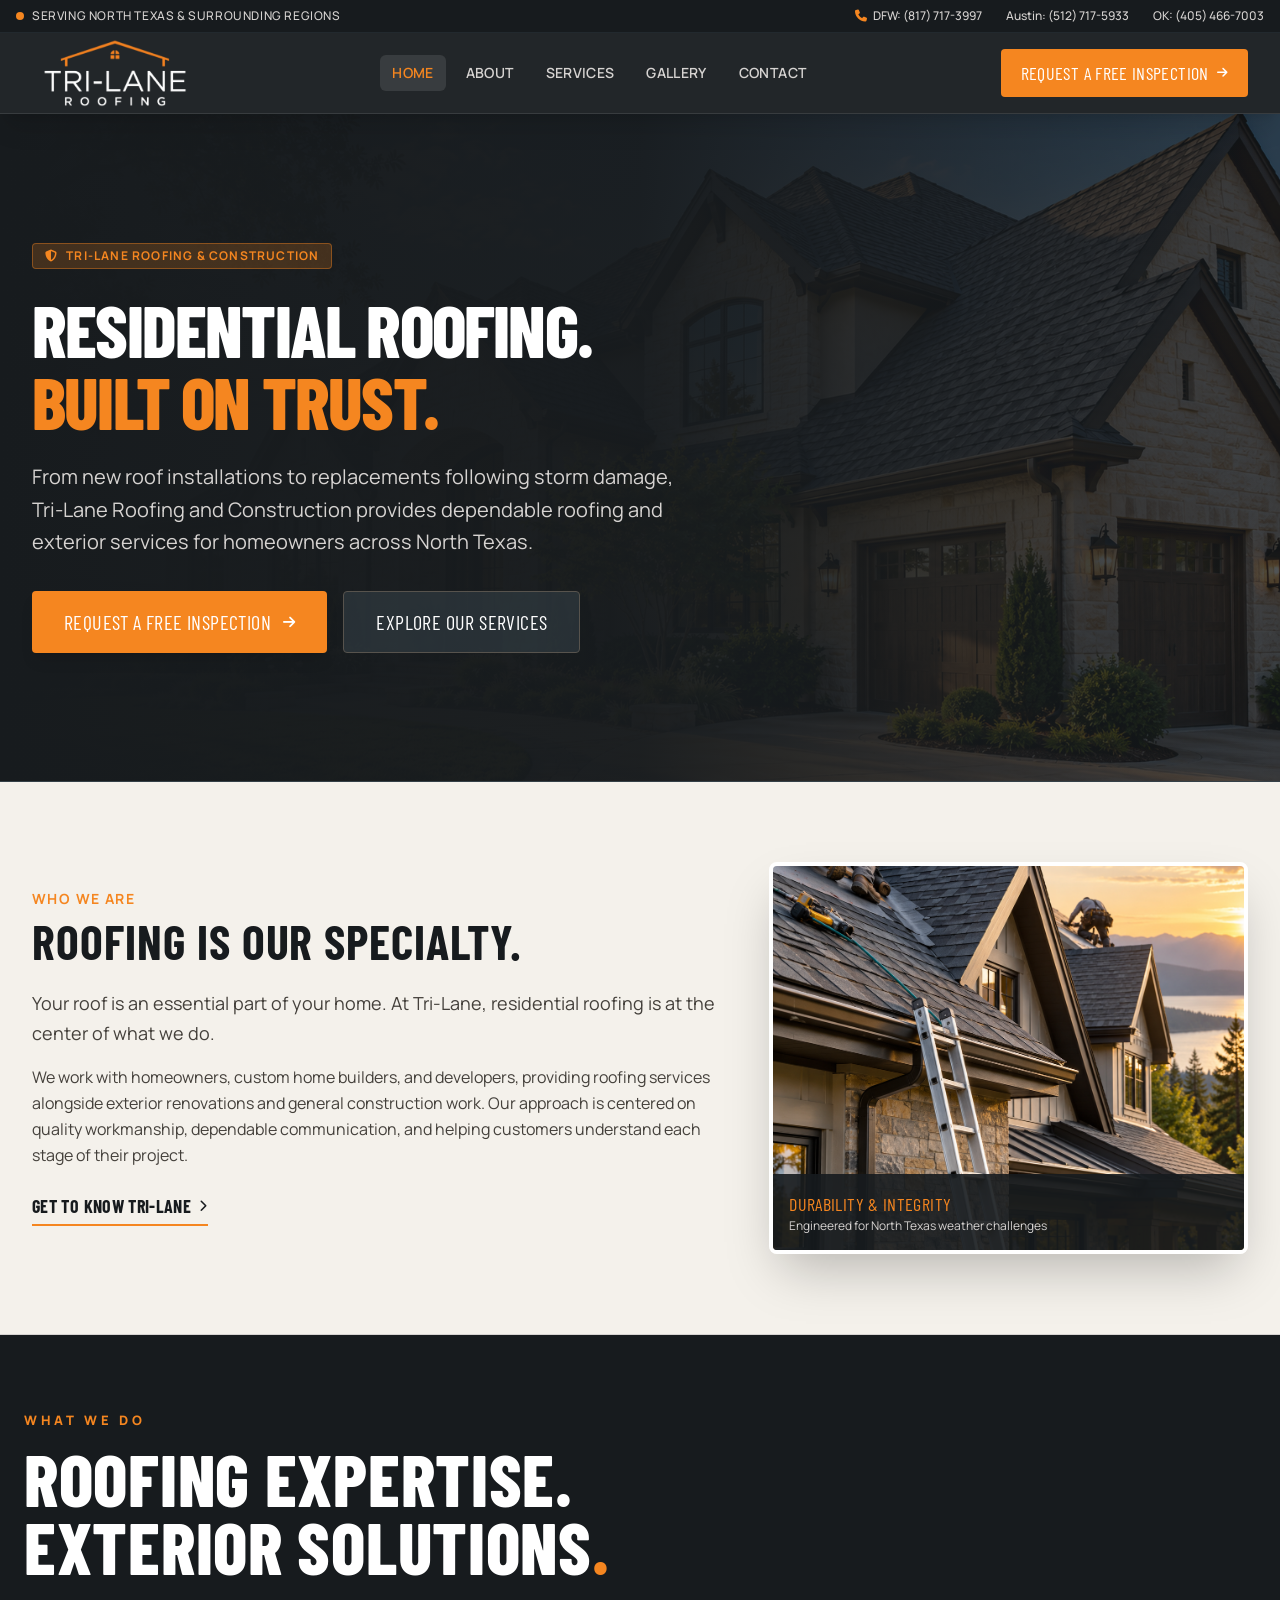
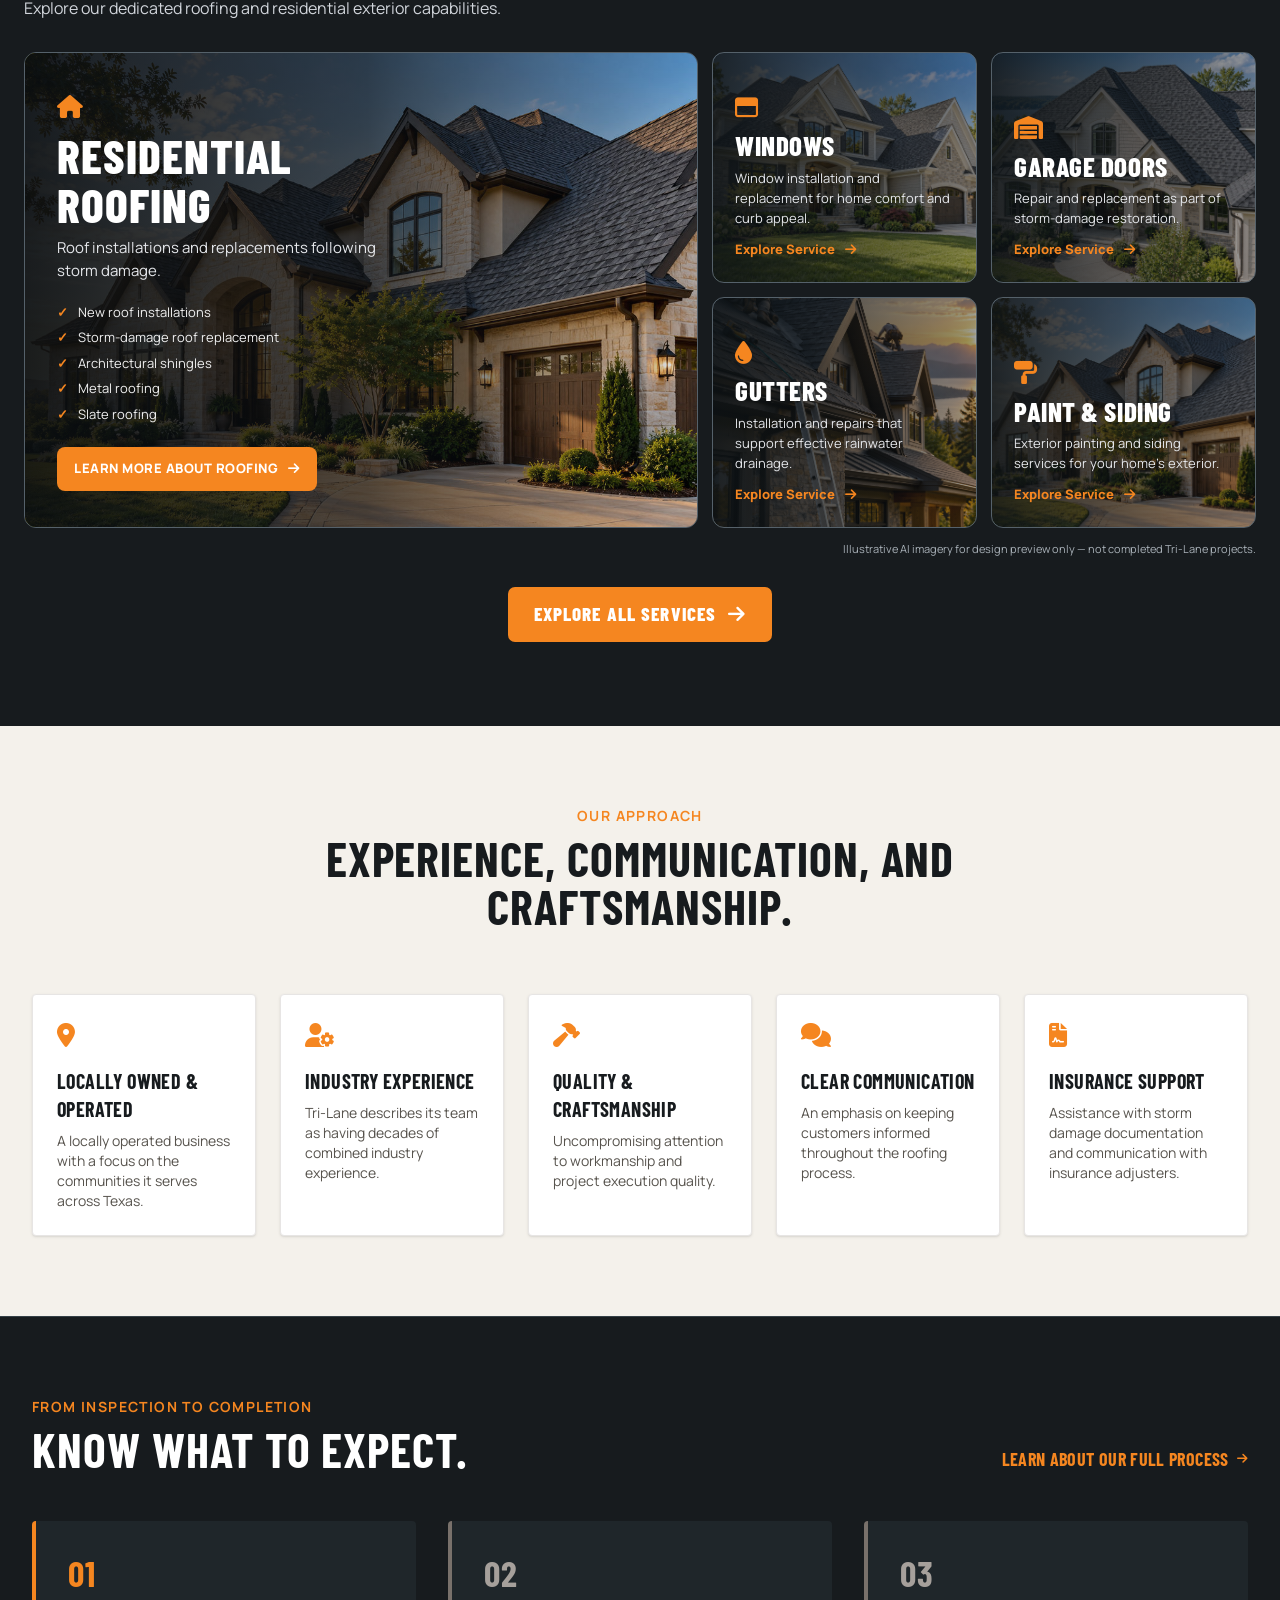
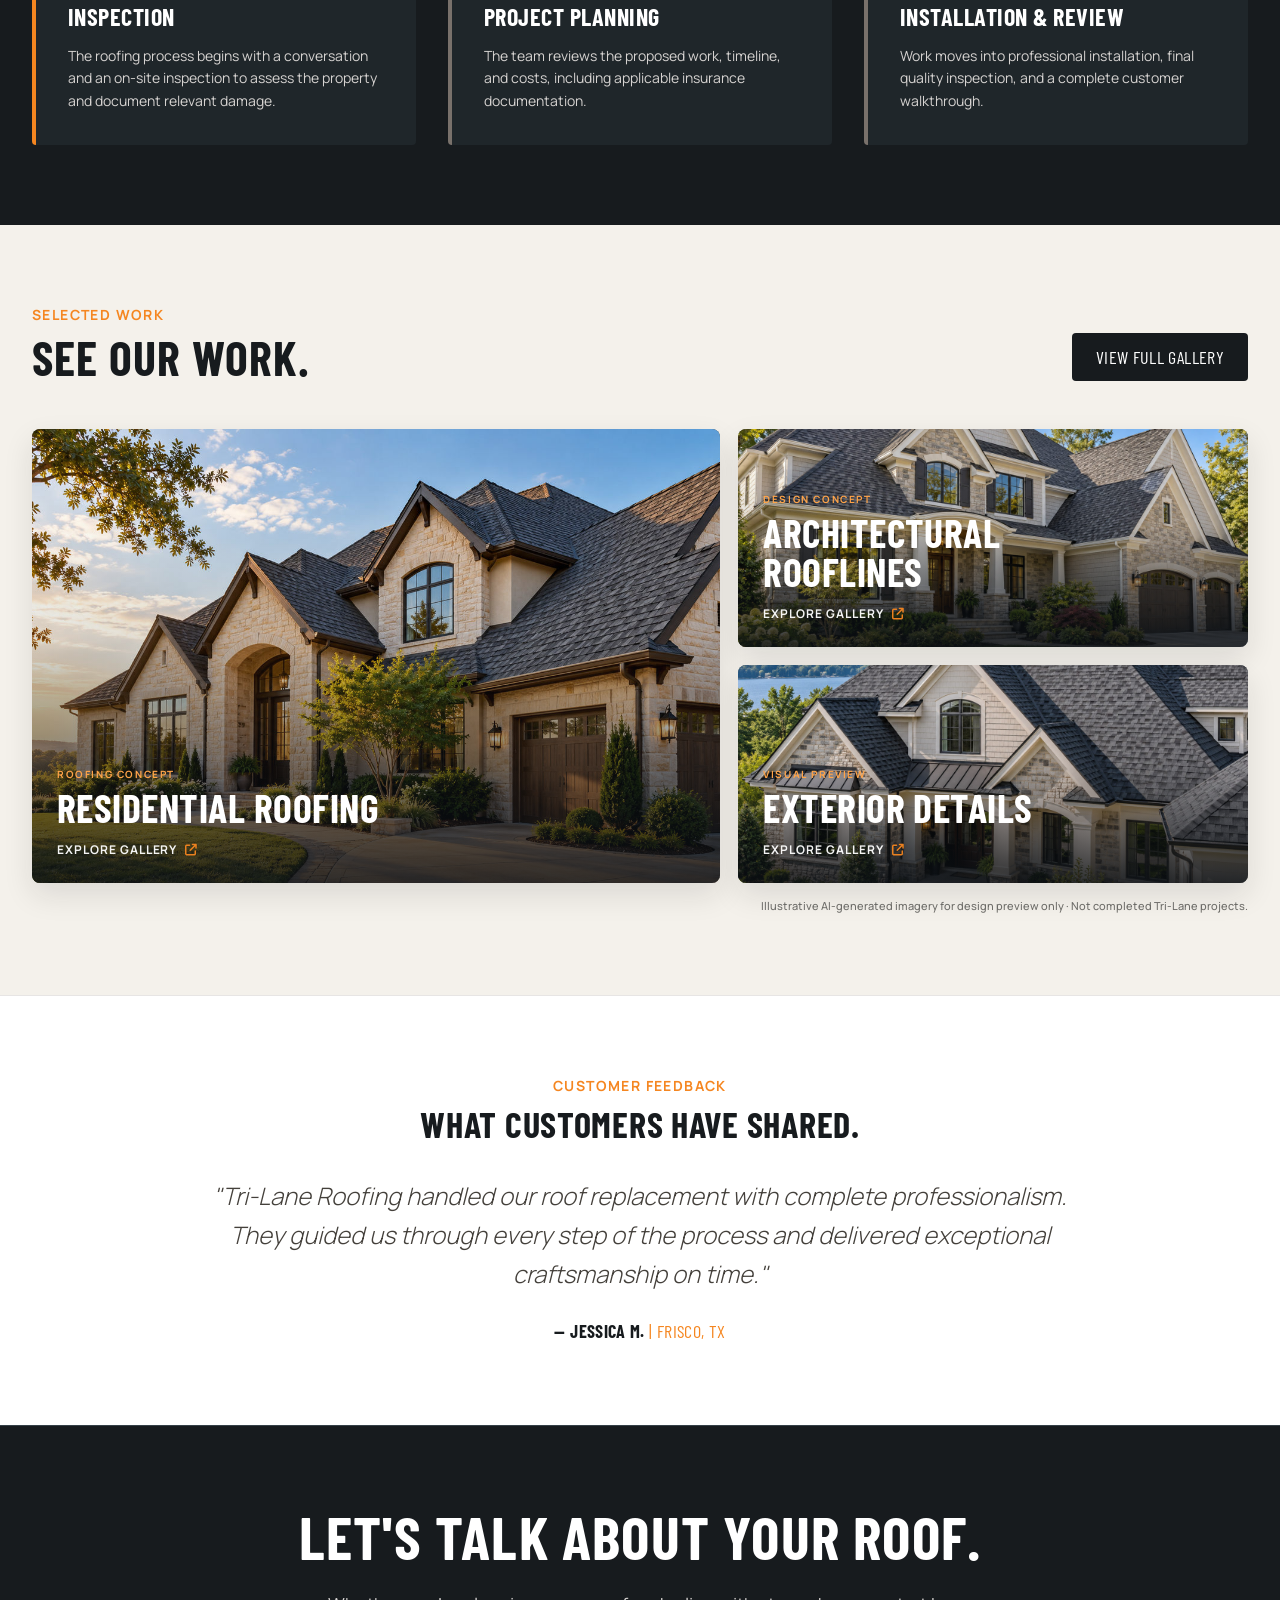
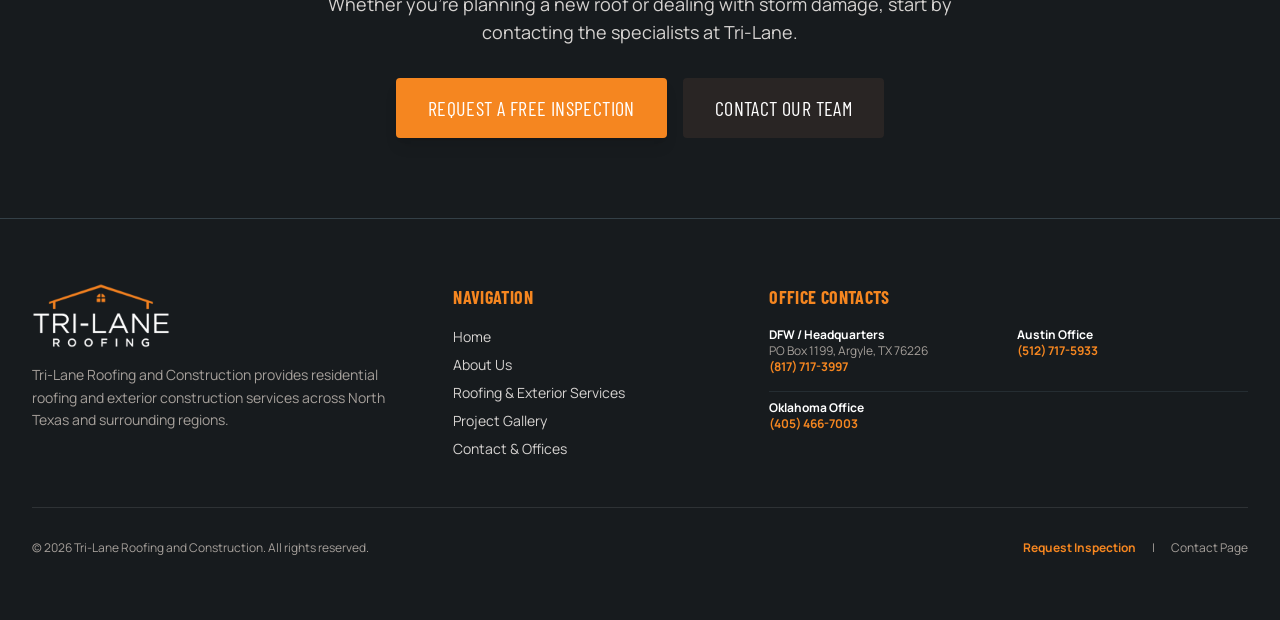
==== index.html @ 31087583 "Add visually verified lossless WebP hero photography" ====
<!DOCTYPE html>
<html class="scroll-smooth" lang="en"><head>
<meta charset="utf-8"/>
<meta content="width=device-width, initial-scale=1.0" name="viewport"/>
<meta name="robots" content="noindex, follow"/>



<link rel="stylesheet" href="assets/css/tailwind-fallback.css"/>
<script src="https://cdn.tailwindcss.com"></script>

<link href="https://fonts.googleapis.com" rel="preconnect"/>
<link crossorigin="" href="https://fonts.gstatic.com" rel="preconnect"/>
<link href="https://fonts.googleapis.com/css2?family=Barlow+Condensed:ital,wght@0,600;0,700;0,800;1,700&amp;family=Manrope:wght@400;500;600;700&amp;display=swap" rel="stylesheet"/>

<link href="https://cdnjs.cloudflare.com/ajax/libs/font-awesome/6.4.0/css/all.min.css" rel="stylesheet"/>
<script>
        tailwind.config = {
            theme: {
                extend: {
                    colors: {
                        brand: {
                            orange: '#F58620',
                            charcoal: '#171B1E',
                            slate: '#344047',
                            stone: '#F4F1EB',
                            lightStone: '#FAF8F5'
                        }
                    },
                    fontFamily: {
                        display: ['"Barlow Condensed"', 'sans-serif'],
                        body: ['"Manrope"', 'sans-serif']
                    }
                }
            }
        }
    </script>


<title>Residential Roofing &amp; Exterior Services | Tri-Lane Roofing</title><meta content="Explore residential roofing, roof replacement, windows, garage doors, gutters, and exterior services from Tri-Lane Roofing and Construction in North Texas." name="description"/><link href="assets/css/custom.css?v=assembly2" rel="stylesheet"/><link href="assets/css/tablet.css?v=2" rel="stylesheet"/>
<style id="trilane-whatwedo-preview-style">
.tl-wwd-section{background:#171B1E;color:#fff;padding:72px 0 84px}
.tl-wwd-wrap{max-width:1280px;padding:0 24px;margin:auto}
.tl-wwd-heading{margin-bottom:30px}.tl-wwd-heading>span{color:#F58620;font-weight:800;letter-spacing:.28em;font-size:13px}
.tl-wwd-heading h2{font-family:"Barlow Condensed",Impact,sans-serif;font-size:clamp(38px,5.6vw,75px);letter-spacing:.01em;line-height:.96;font-weight:800;margin:13px 0 15px}
.tl-wwd-heading .tl-dot{color:#F58620}.tl-wwd-heading p{font-size:16px;color:#D1D5DB;line-height:1.6}
.tl-wwd-grid{display:grid;grid-template-columns:minmax(0,1.24fr) minmax(0,1fr);gap:14px}
.tl-wwd-feature,.tl-wwd-secondary{min-width:0}
.tl-wwd-secondary{display:grid;grid-template-columns:repeat(2,minmax(0,1fr));grid-template-rows:repeat(2,1fr);gap:14px}
.tl-wwd-card{border:1px solid #55616A;border-radius:12px;min-height:226px;position:relative;overflow:hidden;background-color:#20272B;background-image:linear-gradient(90deg,rgba(13,18,21,.91),rgba(13,18,21,.40)),var(--wwd-bg);background-position:center;background-size:cover;transition:border-color .22s,transform .22s}
.tl-wwd-card:hover{border-color:#F58620}.tl-wwd-feature{min-height:476px;background-image:none}
.tl-wwd-feature>img{position:absolute;inset:0;width:100%;height:100%;object-fit:cover}
.tl-wwd-card-shade{position:absolute;inset:0;background:linear-gradient(90deg,rgba(9,13,16,.93) 0%,rgba(9,13,16,.70) 51%,rgba(9,13,16,.1) 100%)}
.tl-wwd-content{position:relative;z-index:1;padding:22px;display:flex;flex-direction:column;align-items:flex-start;height:100%;justify-content:flex-end}
.tl-wwd-feature-content{padding:28px 32px;max-width:550px;justify-content:center}
.tl-wwd-card-icon{color:#F58620;font-size:23px;margin-bottom:8px}
.tl-wwd-card h3{font-family:"Barlow Condensed",Impact,sans-serif;font-weight:800;text-transform:uppercase;font-size:clamp(24px,2.1vw,36px);line-height:1.02;margin:0 0 8px;color:white}
.tl-wwd-feature h3{font-size:clamp(38px,3.7vw,54px)}
.tl-wwd-card p{font-size:13px;line-height:1.55;margin:0 0 12px;color:#E5E7EB;max-width:31ch}
.tl-wwd-feature p{font-size:15px;max-width:38ch}
.tl-wwd-checks{list-style:none;margin:5px 0 20px;padding:0}
.tl-wwd-checks li{font-size:13px;padding:3px 0;color:#f0f0f0}
.tl-wwd-checks li:before{content:"✓";font-weight:bold;color:#F58620;margin-right:10px}
.tl-wwd-card a{color:#F58620;text-decoration:none;font-weight:800;font-size:13px;display:inline-flex;align-items:center;gap:10px}
.tl-wwd-card a:hover{text-decoration:underline}
.tl-wwd-feature .tl-wwd-primary{background:#F58620;color:white;border-radius:8px;padding:12px 17px;text-transform:uppercase;letter-spacing:.04em}
.tl-wwd-feature .tl-wwd-primary:hover{background:#da7010;text-decoration:none}
.tl-wwd-note{font-size:11px;color:#a9b1b8;text-align:right;margin:13px 0 0}
.tl-wwd-all{text-align:center;margin-top:30px}
.tl-wwd-all a{display:inline-flex;gap:12px;align-items:center;padding:13px 26px;background:#F58620;color:#fff;border-radius:7px;font-family:"Barlow Condensed",sans-serif;font-weight:800;text-transform:uppercase;letter-spacing:.06em;font-size:19px;text-decoration:none}
.tl-wwd-all a:hover{background:#d96f12}
@media(max-width:1023px){.tl-wwd-grid{grid-template-columns:1fr}.tl-wwd-feature{min-height:430px}.tl-wwd-secondary{grid-template-rows:auto}}
@media(max-width:600px){.tl-wwd-section{padding:54px 0 64px}.tl-wwd-wrap{padding:0 18px}.tl-wwd-secondary{grid-template-columns:1fr}.tl-wwd-card{min-height:220px}.tl-wwd-feature{min-height:560px}.tl-wwd-feature-content{padding:24px}.tl-wwd-heading p{font-size:14px}.tl-wwd-note{text-align:left}}
@media(prefers-reduced-motion:reduce){.tl-wwd-card{transition:none}}

/* MOBILE ONLY: swipeable services cards; approved desktop Bento is unchanged. */
.tl-wwd-swipe-hint{display:none}
@media (max-width:767px){
  .tl-wwd-section{overflow:hidden}
  .tl-wwd-heading{margin-bottom:14px}
  .tl-wwd-swipe-hint{display:flex;justify-content:flex-end;align-items:center;gap:9px;margin:0 0 13px;color:#F58620;font-size:11px;line-height:1.4;letter-spacing:.13em;font-weight:800}
  .tl-wwd-swipe-hint i{font-size:14px}
  .tl-wwd-grid{display:flex;grid-template-columns:none;align-items:stretch;gap:14px;overflow-x:auto;overflow-y:hidden;padding:0 18px 8px 0;margin-right:-18px;scroll-snap-type:x mandatory;scroll-padding-inline:0;overscroll-behavior-x:contain;-webkit-overflow-scrolling:touch;scrollbar-width:none}
  .tl-wwd-grid::-webkit-scrollbar{display:none}
  .tl-wwd-secondary{display:contents}
  .tl-wwd-feature,.tl-wwd-secondary>.tl-wwd-card{box-sizing:border-box;flex:0 0 min(82vw,350px);width:min(82vw,350px);height:510px;min-height:510px;scroll-snap-align:start;scroll-snap-stop:always}
  .tl-wwd-feature{min-height:510px}
  .tl-wwd-card h3{font-size:32px}
  .tl-wwd-feature h3{font-size:clamp(36px,9vw,48px)}
  .tl-wwd-card p{font-size:14px;max-width:32ch}
  .tl-wwd-feature p{font-size:14px}
  .tl-wwd-card .tl-wwd-content{padding:23px}
  .tl-wwd-feature .tl-wwd-feature-content{padding:24px}
  .tl-wwd-checks li{font-size:12.5px;padding:4px 0}
  .tl-wwd-feature .tl-wwd-primary{max-width:100%;font-size:12px;line-height:1.35;text-align:center}
  .tl-wwd-note{text-align:left}
  .tl-wwd-grid:focus-visible{outline:2px solid #F58620;outline-offset:3px}
}
@media(max-width:360px){
  .tl-wwd-feature,.tl-wwd-secondary>.tl-wwd-card{height:535px;min-height:535px}
  .tl-wwd-feature{min-height:535px}
}
</style>

<style id="at-home-tablet-refinements-v2">
/* ATREZZO: HOME TABLET ONLY — 768–1199px, approved desktop/mobile untouched.
   Enhances shared tablet.css with coherent last-row card layouts and header spacing. */
@media (min-width:768px) and (max-width:1199px) {
 body[data-page="home"] > header nav[aria-label="Main Navigation"]{display:none!important}
 body[data-page="home"] > header .flex.md\:hidden{display:flex!important;align-items:center}
 body[data-page="home"] > header #mobile-menu.hidden{display:none!important}
 body[data-page="home"] > header #mobile-menu:not(.hidden){display:block!important;max-height:calc(100dvh - 80px);overflow-y:auto}
 body[data-page="home"] > header .flex.items-center.justify-between.h-20{gap:clamp(12px,2vw,24px)}
 body[data-page="home"] > header .tl-header-logo{width:clamp(132px,14.5vw,152px);max-height:65px}
 body[data-page="home"] > header button[onclick="openInquiryModal()"]{white-space:nowrap;font-size:clamp(14px,1.55vw,17px);line-height:1.12;min-height:45px;padding:11px clamp(13px,1.5vw,19px)}
 body[data-page="home"] > header #mobile-menu-btn{display:inline-flex;align-items:center;justify-content:center;min-width:46px;min-height:46px}
 body[data-page="home"] .tl-tablet-approach-grid,
 body[data-page="home"] .tl-tablet-process-preview-grid{grid-template-columns:repeat(2,minmax(0,1fr))!important;gap:clamp(15px,1.8vw,24px);align-items:stretch}
 body[data-page="home"] .tl-tablet-approach-grid>*,
 body[data-page="home"] .tl-tablet-process-preview-grid>*{min-width:0;height:auto;min-height:0;padding:clamp(22px,2.55vw,30px)}
 body[data-page="home"] .tl-tablet-approach-grid>:last-child,
 body[data-page="home"] .tl-tablet-process-preview-grid>:last-child{
   grid-column:1/-1;display:grid;grid-template-columns:54px minmax(0,1fr);
   grid-template-rows:auto auto;align-content:center;column-gap:17px;row-gap:5px;min-height:140px;
 }
 body[data-page="home"] .tl-tablet-approach-grid>:last-child>div:first-child,
 body[data-page="home"] .tl-tablet-process-preview-grid>:last-child>span:first-child{
   grid-column:1;grid-row:1/span 2;align-self:center;margin:0;line-height:1
 }
 body[data-page="home"] .tl-tablet-approach-grid>:last-child>h3,
 body[data-page="home"] .tl-tablet-process-preview-grid>:last-child>h3{
   grid-column:2;grid-row:1;margin:0 0 3px
 }
 body[data-page="home"] .tl-tablet-approach-grid>:last-child>p,
 body[data-page="home"] .tl-tablet-process-preview-grid>:last-child>p{
   grid-column:2;grid-row:2;max-width:72ch;margin:0;align-self:start
 }
 body[data-page="home"] .tl-wwd-grid{grid-template-columns:minmax(0,1fr);gap:18px}
 body[data-page="home"] .tl-wwd-feature{min-height:390px}
 body[data-page="home"] .tl-wwd-secondary{grid-template-columns:repeat(2,minmax(0,1fr));grid-template-rows:auto;gap:16px}
 body[data-page="home"] .tl-wwd-secondary>.tl-wwd-card{min-height:220px}
 body[data-page="home"] .tl-wwd-card h3{font-size:clamp(27px,3.1vw,37px)}
 body[data-page="home"] .tl-wwd-feature h3{font-size:clamp(43px,5.1vw,60px)}
 body[data-page="home"] .tl-featured-grid{grid-template-rows:200px 200px;gap:16px}
}
@media (min-width:768px) and (max-width:959px) {
 body[data-page="home"] .tl-home-process-head{flex-direction:column;align-items:flex-start;gap:12px}
 body[data-page="home"] .tl-home-process-head>a{margin-top:0}
 body[data-page="home"] > div:first-of-type a[href="tel:5127175933"]{display:none}
}
@media (min-width:768px) and (max-width:819px) {
 body[data-page="home"] > header .tl-header-logo{width:132px}
 body[data-page="home"] > header button[onclick="openInquiryModal()"]{padding-inline:12px;font-size:15px}
}
</style></head><body class="flex flex-col min-h-screen antialiased" data-page="home"><div class="bg-brand-charcoal text-white text-xs py-2 px-4 border-b border-brand-slate/40 text-center sm:text-left">
<div class="max-w-7xl mx-auto flex flex-col sm:flex-row justify-between items-center gap-2">
<div class="flex items-center space-x-2">
<span class="inline-block w-2 h-2 rounded-full bg-brand-orange animate-pulse"></span>
<span class="tracking-wider text-stone-300 font-medium">SERVING NORTH TEXAS &amp; SURROUNDING REGIONS</span>
</div>
<div class="flex items-center space-x-6 text-stone-300 font-medium">
<a class="hover:text-brand-orange transition-colors flex items-center gap-1.5" href="tel:8177173997">
<i class="fa-solid fa-phone text-brand-orange text-2xl sm:text-xs"></i> DFW: (817) 717-3997
                </a>
<a class="hidden md:inline hover:text-brand-orange transition-colors" href="tel:5127175933">
                    Austin: (512) 717-5933
                </a>
<a class="hidden lg:inline hover:text-brand-orange transition-colors" href="tel:4054667003">
                    OK: (405) 466-7003
                </a>
</div>
</div>
</div><header class="sticky top-0 z-40 bg-brand-charcoal/95 backdrop-blur-md border-b border-white/10 shadow-xl">
<div class="max-w-7xl mx-auto px-4 sm:px-6 lg:px-8">
<div class="flex items-center justify-between h-20">
<!-- Logo Block -->
<a aria-label="Tri-Lane Roofing Home" class="flex items-center gap-3 group focus:outline-none" href="index.html">
<img alt="Tri-Lane Roofing logo" class="tl-official-logo tl-header-logo" height="82" src="assets/images/trilane-logo-transparent.png" width="180"/>
</a>
<!-- Desktop Navigation Links -->
<nav aria-label="Main Navigation" class="hidden md:flex items-center space-x-1 lg:space-x-2">
<a class="nav-link text-stone-300 hover:text-white hover:bg-white/5 px-3 py-2 rounded-md text-sm font-semibold tracking-wide transition-all" data-nav="home" href="index.html">HOME</a>
<a class="nav-link text-stone-300 hover:text-white hover:bg-white/5 px-3 py-2 rounded-md text-sm font-semibold tracking-wide transition-all" data-nav="about" href="about.html">ABOUT</a>
<a class="nav-link text-stone-300 hover:text-white hover:bg-white/5 px-3 py-2 rounded-md text-sm font-semibold tracking-wide transition-all" data-nav="services" href="services.html">SERVICES</a>
<a class="nav-link text-stone-300 hover:text-white hover:bg-white/5 px-3 py-2 rounded-md text-sm font-semibold tracking-wide transition-all" data-nav="gallery" href="gallery.html">GALLERY</a>
<a class="nav-link text-stone-300 hover:text-white hover:bg-white/5 px-3 py-2 rounded-md text-sm font-semibold tracking-wide transition-all" data-nav="contact" href="contact.html">CONTACT</a>
</nav>
<!-- Header CTA Button -->
<div class="hidden sm:flex items-center gap-3">
<button class="bg-brand-orange hover:bg-orange-600 text-white font-display text-lg tracking-wider px-5 py-2.5 rounded hover:shadow-lg hover:shadow-brand-orange/20 transition-all duration-200 flex items-center gap-2" onclick="openInquiryModal()">
<span>REQUEST A FREE INSPECTION</span>
<i class="fa-solid fa-arrow-right text-xs"></i>
</button>
</div>
<!-- Mobile Menu Button -->
<div class="flex md:hidden">
<button aria-controls="mobile-menu" aria-expanded="false" class="text-stone-300 hover:text-white p-2 rounded-md focus:outline-none" id="mobile-menu-btn" type="button">
<span class="sr-only">Open main menu</span>
<i class="fa-solid fa-bars text-2xl" id="menu-icon-open"></i>
<i class="fa-solid fa-xmark text-2xl hidden" id="menu-icon-close"></i>
</button>
</div>
</div>
</div>
<!-- Mobile Navigation Menu -->
<div class="hidden md:hidden bg-brand-charcoal border-b border-white/10 px-4 pt-3 pb-6 space-y-2" id="mobile-menu">
<a class="mobile-nav-link block text-stone-200 hover:text-brand-orange font-display text-xl tracking-wider py-2 px-3 rounded" data-nav="home" href="index.html">HOME</a>
<a class="mobile-nav-link block text-stone-200 hover:text-brand-orange font-display text-xl tracking-wider py-2 px-3 rounded" data-nav="about" href="about.html">ABOUT</a>
<a class="mobile-nav-link block text-stone-200 hover:text-brand-orange font-display text-xl tracking-wider py-2 px-3 rounded" data-nav="services" href="services.html">SERVICES</a>
<a class="mobile-nav-link block text-stone-200 hover:text-brand-orange font-display text-xl tracking-wider py-2 px-3 rounded" data-nav="gallery" href="gallery.html">GALLERY</a>
<a class="mobile-nav-link block text-stone-200 hover:text-brand-orange font-display text-xl tracking-wider py-2 px-3 rounded" data-nav="contact" href="contact.html">CONTACT</a>
<div class="pt-4 border-t border-white/10 flex flex-col gap-3">
<button class="w-full bg-brand-orange text-white font-display text-lg py-3 rounded text-center font-bold" onclick="openInquiryModal(); closeMobileMenu();">
                    REQUEST A FREE INSPECTION
                </button>
<a class="text-stone-300 text-center text-sm font-semibold flex items-center justify-center gap-2 py-2" href="tel:8177173997">
<i class="fa-solid fa-phone text-brand-orange"></i> Call DFW: (817) 717-3997
                </a>
</div>
</div>
</header><main class="flex-grow relative" id="app-content"><section class="page-view page-visible" id="page-home">
<!-- Hero Section -->
<div class="relative bg-brand-charcoal text-white py-20 lg:py-32 overflow-hidden border-b border-brand-slate">
<div class="absolute inset-0 z-0 opacity-25">
<img alt="Illustrative residential roofing hero image for Tri-Lane website mockup" class="w-full h-full object-cover" src="assets/images/home-hero.webp"/>
</div>
<div class="absolute inset-0 bg-gradient-to-r from-brand-charcoal via-brand-charcoal/90 to-transparent z-0"></div>
<div class="relative z-10 max-w-7xl mx-auto px-4 sm:px-6 lg:px-8">
<div class="max-w-3xl">
<div class="inline-flex items-center gap-2 px-3 py-1 bg-brand-orange/20 border border-brand-orange/40 rounded text-brand-orange text-xs font-bold tracking-widest uppercase mb-6">
<i class="fa-solid fa-shield-halved"></i> Tri-Lane Roofing &amp; Construction
                        </div>
<h1 class="text-5xl sm:text-6xl lg:text-7xl font-extrabold tracking-tight leading-none mb-6">
                            RESIDENTIAL ROOFING.<br/><span class="text-brand-orange">BUILT ON TRUST.</span>
</h1>
<p class="text-stone-300 text-lg sm:text-xl font-normal mb-8 leading-relaxed max-w-2xl">
                            From new roof installations to replacements following storm damage, Tri-Lane Roofing and Construction provides dependable roofing and exterior services for homeowners across North Texas.
                        </p>
<div class="flex flex-col sm:flex-row gap-4">
<button class="bg-brand-orange hover:bg-orange-600 text-white font-display text-xl tracking-wider px-8 py-4 rounded shadow-lg transition-all text-center flex items-center justify-center gap-3" onclick="openInquiryModal()">
<span>REQUEST A FREE INSPECTION</span>
<i class="fa-solid fa-arrow-right text-sm"></i>
</button>
<a class="bg-brand-slate/60 hover:bg-brand-slate text-white border border-stone-600 font-display text-xl tracking-wider px-8 py-4 rounded transition-all text-center flex items-center justify-center" href="services.html">
                                EXPLORE OUR SERVICES
                            </a>
</div>
</div>
</div>
</div>
<!-- Section 02: Company Introduction -->
<div class="py-20 bg-brand-stone text-brand-charcoal border-b border-stone-300">
<div class="max-w-7xl mx-auto px-4 sm:px-6 lg:px-8">
<div class="grid grid-cols-1 lg:grid-cols-12 gap-12 items-center">
<div class="lg:col-span-7">
<span class="text-brand-orange font-bold text-sm tracking-widest uppercase block mb-2">WHO WE ARE</span>
<h2 class="text-4xl sm:text-5xl font-bold mb-6 text-brand-charcoal">ROOFING IS OUR SPECIALTY.</h2>
<p class="text-lg text-stone-700 mb-4 leading-relaxed">
                                Your roof is an essential part of your home. At Tri-Lane, residential roofing is at the center of what we do.
                            </p>
<p class="text-stone-700 mb-6 leading-relaxed">
                                We work with homeowners, custom home builders, and developers, providing roofing services alongside exterior renovations and general construction work. Our approach is centered on quality workmanship, dependable communication, and helping customers understand each stage of their project.
                            </p>
<a class="inline-flex items-center gap-2 font-display text-lg font-bold text-brand-charcoal hover:text-brand-orange transition-colors border-b-2 border-brand-orange pb-1" href="about.html">
                                GET TO KNOW TRI-LANE <i class="fa-solid fa-chevron-right text-xs"></i>
</a>
</div>
<div class="lg:col-span-5">
<div class="relative rounded-lg overflow-hidden shadow-2xl border-4 border-white">
<img alt="Illustrative roofing craftsmanship image for Tri-Lane website mockup" class="w-full h-80 lg:h-96 object-cover" src="assets/images/home-intro.webp"/>
<div class="absolute bottom-0 inset-x-0 bg-brand-charcoal/90 text-white p-4">
<p class="font-display text-lg tracking-wide text-brand-orange">DURABILITY &amp; INTEGRITY</p>
<p class="text-xs text-stone-300">Engineered for North Texas weather challenges</p>
</div>
</div>
</div>
</div>
</div>
</div>

<!-- Section 03: Services Bento Grid — design preview only -->
<section class="tl-wwd-section" aria-label="What we do">
 <div class="tl-wwd-wrap">
  <div class="tl-wwd-heading">
   <span>WHAT WE DO</span>
   <h2>ROOFING EXPERTISE.<br>EXTERIOR SOLUTIONS<span class="tl-dot">.</span></h2>
   <p>Explore our dedicated roofing and residential exterior capabilities.</p>
  </div>
  <div class="tl-wwd-swipe-hint" aria-hidden="true"><span>SWIPE TO EXPLORE SERVICES</span><i class="fa-solid fa-arrow-right-long"></i></div>
  <div class="tl-wwd-grid" tabindex="0" aria-label="Tri-Lane roofing and exterior service cards">
   <article class="tl-wwd-feature tl-wwd-card">
    <img src="assets/images/home-gallery-feature.jpg" width="1350" height="760" alt="Illustrative residential roofing image for the design preview" loading="lazy">
    <div class="tl-wwd-card-shade"></div>
    <div class="tl-wwd-content tl-wwd-feature-content">
      <span class="tl-wwd-card-icon"><i class="fa-solid fa-house"></i></span>
      <h3>Residential<br>Roofing</h3>
      <p>Roof installations and replacements following storm damage.</p>
      <ul class="tl-wwd-checks">
       <li>New roof installations</li>
       <li>Storm-damage roof replacement</li>
       <li>Architectural shingles</li>
       <li>Metal roofing</li>
       <li>Slate roofing</li>
      </ul>
      <a href="services.html#roofing" class="tl-wwd-primary">Learn More About Roofing <i class="fa-solid fa-arrow-right"></i></a>
    </div>
   </article>
   <div class="tl-wwd-secondary">
    <article class="tl-wwd-card" style="--wwd-bg:url('assets/images/home-gallery-secondary.jpg')">
     <div class="tl-wwd-content"><span class="tl-wwd-card-icon"><i class="fa-regular fa-window-maximize"></i></span>
      <h3>Windows</h3><p>Window installation and replacement for home comfort and curb appeal.</p>
      <a href="services.html#windows">Explore Service <i class="fa-solid fa-arrow-right"></i></a></div>
    </article>
    <article class="tl-wwd-card" style="--wwd-bg:url('assets/images/home-gallery-detail.jpg')">
     <div class="tl-wwd-content"><span class="tl-wwd-card-icon"><i class="fa-solid fa-warehouse"></i></span>
      <h3>Garage Doors</h3><p>Repair and replacement as part of storm-damage restoration.</p>
      <a href="services.html#garage-doors">Explore Service <i class="fa-solid fa-arrow-right"></i></a></div>
    </article>
    <article class="tl-wwd-card" style="--wwd-bg:url('assets/images/home-intro.webp')">
     <div class="tl-wwd-content"><span class="tl-wwd-card-icon"><i class="fa-solid fa-droplet"></i></span>
      <h3>Gutters</h3><p>Installation and repairs that support effective rainwater drainage.</p>
      <a href="services.html#gutters">Explore Service <i class="fa-solid fa-arrow-right"></i></a></div>
    </article>
    <article class="tl-wwd-card" style="--wwd-bg:url('assets/images/home-hero.webp')">
     <div class="tl-wwd-content"><span class="tl-wwd-card-icon"><i class="fa-solid fa-paint-roller"></i></span>
      <h3>Paint &amp; Siding</h3><p>Exterior painting and siding services for your home's exterior.</p>
      <a href="services.html#paint-siding">Explore Service <i class="fa-solid fa-arrow-right"></i></a></div>
    </article>
   </div>
  </div>
  <p class="tl-wwd-note">Illustrative AI imagery for design preview only — not completed Tri-Lane projects.</p>
  <div class="tl-wwd-all"><a href="services.html">Explore All Services <i class="fa-solid fa-arrow-right"></i></a></div>
 </div>
</section>
<!-- Section 04: Why Tri-Lane -->
<div class="py-20 bg-brand-stone text-brand-charcoal">
<div class="max-w-7xl mx-auto px-4 sm:px-6 lg:px-8">
<div class="text-center max-w-3xl mx-auto mb-16">
<span class="text-brand-orange font-bold text-sm tracking-widest uppercase block mb-2">OUR APPROACH</span>
<h2 class="text-4xl sm:text-5xl font-bold">EXPERIENCE, COMMUNICATION, AND CRAFTSMANSHIP.</h2>
</div>
<div class="grid grid-cols-1 md:grid-cols-3 lg:grid-cols-5 gap-6 tl-tablet-approach-grid">
<div class="bg-white p-6 rounded shadow-sm border border-stone-200">
<div class="text-brand-orange text-2xl mb-4"><i class="fa-solid fa-location-dot"></i></div>
<h3 class="text-xl font-bold mb-2">Locally Owned &amp; Operated</h3>
<p class="text-stone-600 text-sm">A locally operated business with a focus on the communities it serves across Texas.</p>
</div>
<div class="bg-white p-6 rounded shadow-sm border border-stone-200">
<div class="text-brand-orange text-2xl mb-4"><i class="fa-solid fa-user-gear"></i></div>
<h3 class="text-xl font-bold mb-2">Industry Experience</h3>
<p class="text-stone-600 text-sm">Tri-Lane describes its team as having decades of combined industry experience.</p>
</div>
<div class="bg-white p-6 rounded shadow-sm border border-stone-200">
<div class="text-brand-orange text-2xl mb-4"><i class="fa-solid fa-hammer"></i></div>
<h3 class="text-xl font-bold mb-2">Quality &amp; Craftsmanship</h3>
<p class="text-stone-600 text-sm">Uncompromising attention to workmanship and project execution quality.</p>
</div>
<div class="bg-white p-6 rounded shadow-sm border border-stone-200">
<div class="text-brand-orange text-2xl mb-4"><i class="fa-solid fa-comments"></i></div>
<h3 class="text-xl font-bold mb-2">Clear Communication</h3>
<p class="text-stone-600 text-sm">An emphasis on keeping customers informed throughout the roofing process.</p>
</div>
<div class="bg-white p-6 rounded shadow-sm border border-stone-200">
<div class="text-brand-orange text-2xl mb-4"><i class="fa-solid fa-file-contract"></i></div>
<h3 class="text-xl font-bold mb-2">Insurance Support</h3>
<p class="text-stone-600 text-sm">Assistance with storm damage documentation and communication with insurance adjusters.</p>
</div>
</div>
</div>
</div>
<!-- Section 05: Process Preview -->
<div class="py-20 bg-brand-charcoal text-white border-t border-brand-slate">
<div class="max-w-7xl mx-auto px-4 sm:px-6 lg:px-8">
<div class="flex flex-col md:flex-row justify-between items-start md:items-end mb-12 tl-home-process-head">
<div>
<span class="text-brand-orange font-bold text-sm tracking-widest uppercase block mb-2">FROM INSPECTION TO COMPLETION</span>
<h2 class="text-4xl sm:text-5xl font-bold">KNOW WHAT TO EXPECT.</h2>
</div>
<a class="mt-4 md:mt-0 text-brand-orange font-display text-lg font-bold flex items-center gap-2 hover:underline" href="services.html">
                            LEARN ABOUT OUR FULL PROCESS <i class="fa-solid fa-arrow-right text-xs"></i>
</a>
</div>
<div class="grid grid-cols-1 md:grid-cols-3 gap-8 tl-tablet-process-preview-grid">
<div class="bg-brand-slate/30 p-8 rounded border-l-4 border-brand-orange">
<span class="font-display text-4xl text-brand-orange font-bold block mb-2">01</span>
<h3 class="text-2xl font-bold mb-3">Inspection</h3>
<p class="text-stone-300 text-sm leading-relaxed">
                                The roofing process begins with a conversation and an on-site inspection to assess the property and document relevant damage.
                            </p>
</div>
<div class="bg-brand-slate/30 p-8 rounded border-l-4 border-stone-500">
<span class="font-display text-4xl text-stone-400 font-bold block mb-2">02</span>
<h3 class="text-2xl font-bold mb-3">Project Planning</h3>
<p class="text-stone-300 text-sm leading-relaxed">
                                The team reviews the proposed work, timeline, and costs, including applicable insurance documentation.
                            </p>
</div>
<div class="bg-brand-slate/30 p-8 rounded border-l-4 border-stone-500">
<span class="font-display text-4xl text-stone-400 font-bold block mb-2">03</span>
<h3 class="text-2xl font-bold mb-3">Installation &amp; Review</h3>
<p class="text-stone-300 text-sm leading-relaxed">
                                Work moves into professional installation, final quality inspection, and a complete customer walkthrough.
                            </p>
</div>
</div>
</div>
</div>
<!-- Section 06: Featured Work -->
<div class="py-20 bg-brand-stone text-brand-charcoal">
<div class="max-w-7xl mx-auto px-4 sm:px-6 lg:px-8">
<div class="flex flex-col md:flex-row justify-between items-start md:items-end mb-12">
<div>
<span class="text-brand-orange font-bold text-sm tracking-widest uppercase block mb-2">SELECTED WORK</span>
<h2 class="text-4xl sm:text-5xl font-bold">SEE OUR WORK.</h2>
</div>
<a class="mt-4 md:mt-0 bg-brand-charcoal text-white hover:bg-brand-orange font-display text-lg px-6 py-2.5 rounded transition-colors" href="gallery.html">
                            VIEW FULL GALLERY
                        </a>
</div>
<div aria-label="Conceptual image gallery for the Home design" class="tl-featured-grid">
<a aria-label="Explore Gallery — roofing concept image" class="tl-featured-tile tl-featured-tile-main" href="gallery.html">
<img alt="AI-generated illustration of a residence with a dark shingle roof at sunset" decoding="async" loading="lazy" src="assets/images/home-gallery-feature.jpg" width="1350" height="760"/>
<span class="tl-featured-overlay"><small>ROOFING CONCEPT</small><strong>Residential Roofing</strong><em>Explore Gallery <i aria-hidden="true" class="fa-solid fa-arrow-up-right-from-square"></i></em></span>
</a>
<a aria-label="Explore Gallery — architectural roofline concept image" class="tl-featured-tile" href="gallery.html">
<img alt="AI-generated illustration of a suburban home with architectural rooflines" decoding="async" loading="lazy" src="assets/images/home-gallery-secondary.jpg" width="1350" height="1012"/>
<span class="tl-featured-overlay"><small>DESIGN CONCEPT</small><strong>Architectural Rooflines</strong><em>Explore Gallery <i aria-hidden="true" class="fa-solid fa-arrow-up-right-from-square"></i></em></span>
</a>
<a aria-label="Explore Gallery — residential exterior concept image" class="tl-featured-tile" href="gallery.html">
<img alt="AI-generated illustration of a classic residential exterior and roof" decoding="async" loading="lazy" src="assets/images/home-gallery-detail.jpg" width="1350" height="1012"/>
<span class="tl-featured-overlay"><small>VISUAL PREVIEW</small><strong>Exterior Details</strong><em>Explore Gallery <i aria-hidden="true" class="fa-solid fa-arrow-up-right-from-square"></i></em></span>
</a>
</div>
<p class="tl-featured-disclaimer">Illustrative AI-generated imagery for design preview only · Not completed Tri-Lane projects.</p>
</div>
</div>
<!-- Section 07: Customer Feedback -->
<div class="py-20 bg-white text-brand-charcoal border-t border-stone-200">
<div class="max-w-4xl mx-auto px-4 text-center">
<span class="text-brand-orange font-bold text-sm tracking-widest uppercase block mb-2">CUSTOMER FEEDBACK</span>
<h2 class="text-3xl sm:text-4xl font-bold mb-8">WHAT CUSTOMERS HAVE SHARED.</h2>
<blockquote class="italic text-xl sm:text-2xl text-stone-700 leading-relaxed mb-6 font-light">
                        "Tri-Lane Roofing handled our roof replacement with complete professionalism. They guided us through every step of the process and delivered exceptional craftsmanship on time."
                    </blockquote>
<p class="font-bold text-brand-charcoal tracking-wide font-display text-lg">
                        — JESSICA M. <span class="text-brand-orange font-normal">| Frisco, TX</span>
</p>
</div>
</div>
<!-- Section 08: Final CTA -->
<div class="py-20 bg-brand-charcoal text-white text-center border-t border-brand-slate">
<div class="max-w-4xl mx-auto px-4">
<h2 class="text-4xl sm:text-6xl font-bold mb-6">LET'S TALK ABOUT YOUR ROOF.</h2>
<p class="text-stone-300 text-lg mb-8 max-w-2xl mx-auto">
                        Whether you're planning a new roof or dealing with storm damage, start by contacting the specialists at Tri-Lane.
                    </p>
<div class="flex flex-col sm:flex-row justify-center gap-4">
<button class="bg-brand-orange hover:bg-orange-600 text-white font-display text-xl px-8 py-4 rounded shadow-lg transition-all" onclick="openInquiryModal()">
                            REQUEST A FREE INSPECTION
                        </button>
<a class="bg-stone-800 hover:bg-stone-700 text-white font-display text-xl px-8 py-4 rounded transition-all" href="contact.html">
                            CONTACT OUR TEAM
                        </a>
</div>
</div>
</div>
</section></main><footer class="bg-brand-charcoal text-white border-t border-brand-slate">
<div class="max-w-7xl mx-auto px-4 sm:px-6 lg:px-8 py-16">
<div class="grid grid-cols-1 md:grid-cols-2 lg:grid-cols-12 gap-12 tl-tablet-footer-grid">
<!-- Col 1: Brand (4 cols) -->
<div class="lg:col-span-4 space-y-4">
<div class="flex items-center gap-3">
<img alt="Tri-Lane Roofing logo" class="tl-official-logo tl-footer-logo" height="87" src="assets/images/trilane-logo-transparent.png" width="190"/>
</div>
<p class="text-stone-400 text-sm leading-relaxed max-w-sm">
                        Tri-Lane Roofing and Construction provides residential roofing and exterior construction services across North Texas and surrounding regions.
                    </p>
</div>
<!-- Col 2: Navigation (3 cols) -->
<div class="lg:col-span-3">
<h4 class="font-display text-lg font-bold text-brand-orange mb-4 tracking-wider">NAVIGATION</h4>
<ul class="space-y-2 text-stone-300 text-sm">
<li><a class="hover:text-brand-orange transition-colors" href="index.html">Home</a></li>
<li><a class="hover:text-brand-orange transition-colors" href="about.html">About Us</a></li>
<li><a class="hover:text-brand-orange transition-colors" href="services.html">Roofing &amp; Exterior Services</a></li>
<li><a class="hover:text-brand-orange transition-colors" href="gallery.html">Project Gallery</a></li>
<li><a class="hover:text-brand-orange transition-colors" href="contact.html">Contact &amp; Offices</a></li>
</ul>
</div>
<!-- Col 3: Offices (5 cols) -->
<div class="lg:col-span-5">
<h4 class="font-display text-lg font-bold text-brand-orange mb-4 tracking-wider">OFFICE CONTACTS</h4>
<div class="grid grid-cols-1 sm:grid-cols-2 gap-4 text-xs text-stone-300">
<div>
<span class="font-bold text-white block">DFW / Headquarters</span>
<p class="text-stone-400">PO Box 1199, Argyle, TX 76226</p>
<a class="text-brand-orange font-bold hover:underline" href="tel:8177173997">(817) 717-3997</a>
</div>
<div>
<span class="font-bold text-white block">Austin Office</span>
<a class="text-brand-orange font-bold hover:underline" href="tel:5127175933">(512) 717-5933</a>
</div>
<div class="sm:col-span-2 pt-2 border-t border-brand-slate/50">
<span class="font-bold text-white block">Oklahoma Office</span>
<a class="text-brand-orange font-bold hover:underline" href="tel:4054667003">(405) 466-7003</a>
</div>
</div>
</div>
</div>
<!-- Footer Bottom -->
<div class="mt-12 pt-8 border-t border-white/10 flex flex-col sm:flex-row justify-between items-center text-xs text-stone-400 gap-4">
<p>© 2026 Tri-Lane Roofing and Construction. All rights reserved.</p>
<div class="flex gap-4">
<button class="text-brand-orange hover:underline font-bold" onclick="openInquiryModal()">Request Inspection</button>
<span>|</span>
<a class="hover:text-white" href="contact.html">Contact Page</a>
</div>
</div>
</div>
</footer><div aria-label="Image Lightbox" aria-modal="true" class="fixed inset-0 z-50 bg-brand-charcoal/95 backdrop-blur-md hidden flex flex-col justify-between p-4 sm:p-8" id="gallery-lightbox" role="dialog">
<div class="flex justify-between items-center text-white max-w-7xl mx-auto w-full">
<span class="font-mono text-sm text-brand-orange font-bold" id="lightbox-counter">1 / 6</span>
<button aria-label="Close Lightbox" class="text-stone-300 hover:text-white text-3xl focus:outline-none p-2" onclick="closeLightbox()">
<i class="fa-solid fa-xmark"></i>
</button>
</div>
<div class="relative flex-grow flex items-center justify-center my-4 max-w-6xl mx-auto w-full overflow-hidden">
<button aria-label="Previous Image" class="absolute left-2 z-10 text-white bg-brand-charcoal/80 hover:bg-brand-orange p-4 rounded-full transition-colors focus:outline-none" onclick="prevLightboxImage()">
<i class="fa-solid fa-chevron-left text-xl"></i>
</button>
<img alt="Enlarged Project View" class="max-h-[75vh] max-w-full object-contain rounded border border-brand-slate shadow-2xl" id="lightbox-img" src=""/>
<button aria-label="Next Image" class="absolute right-2 z-10 text-white bg-brand-charcoal/80 hover:bg-brand-orange p-4 rounded-full transition-colors focus:outline-none" onclick="nextLightboxImage()">
<i class="fa-solid fa-chevron-right text-xl"></i>
</button>
</div>
<div class="text-center text-white max-w-2xl mx-auto">
<h3 class="font-display text-2xl font-bold text-brand-orange" id="lightbox-title"></h3>
<p class="text-stone-300 text-sm mt-1" id="lightbox-desc"></p>
</div>
</div><div aria-modal="true" class="fixed inset-0 z-50 bg-brand-charcoal/80 backdrop-blur-sm hidden flex items-center justify-center p-4" id="inquiry-modal" role="dialog">
<div class="bg-white rounded-lg shadow-2xl max-w-2xl w-full p-6 sm:p-8 relative border border-stone-300 max-h-[90vh] overflow-y-auto text-brand-charcoal">
<button aria-label="Close Modal" class="absolute top-4 right-4 text-stone-400 hover:text-brand-charcoal text-2xl" onclick="closeInquiryModal()">
<i class="fa-solid fa-xmark"></i>
</button>
<!-- Step Indicator -->
<div class="mb-6">
<span class="text-brand-orange font-bold text-xs tracking-widest uppercase block mb-1">PROJECT INQUIRY ASSISTANT</span>
<h3 class="text-2xl font-bold" id="assistant-title">What do you need help with?</h3>
<div class="w-full bg-stone-200 h-2 rounded-full mt-4 overflow-hidden">
<div class="bg-brand-orange h-full w-1/4 transition-all duration-300" id="assistant-progress"></div>
</div>
</div>
<!-- Wizard Steps Container -->
<form id="wizard-form" onsubmit="event.preventDefault();">
<!-- STEP 1: Service -->
<div class="wizard-step" id="wizard-step-1">
<div class="grid grid-cols-2 sm:grid-cols-3 gap-3 my-4">
<button class="wiz-srv-btn border-2 border-stone-200 hover:border-brand-orange p-4 rounded text-center font-bold text-sm hover:bg-brand-stone transition-all flex flex-col items-center gap-2" onclick="selectWizardService('Roofing')" type="button">
<i class="fa-solid fa-house-chimney text-2xl text-brand-orange"></i> Roofing
                        </button>
<button class="wiz-srv-btn border-2 border-stone-200 hover:border-brand-orange p-4 rounded text-center font-bold text-sm hover:bg-brand-stone transition-all flex flex-col items-center gap-2" onclick="selectWizardService('Windows')" type="button">
<i class="fa-regular fa-window-maximize text-2xl text-brand-orange"></i> Windows
                        </button>
<button class="wiz-srv-btn border-2 border-stone-200 hover:border-brand-orange p-4 rounded text-center font-bold text-sm hover:bg-brand-stone transition-all flex flex-col items-center gap-2" onclick="selectWizardService('Garage Doors')" type="button">
<i class="fa-solid fa-warehouse text-2xl text-brand-orange"></i> Garage Doors
                        </button>
<button class="wiz-srv-btn border-2 border-stone-200 hover:border-brand-orange p-4 rounded text-center font-bold text-sm hover:bg-brand-stone transition-all flex flex-col items-center gap-2" onclick="selectWizardService('Gutters')" type="button">
<i class="fa-solid fa-water-lower text-2xl text-brand-orange"></i> Gutters
                        </button>
<button class="wiz-srv-btn border-2 border-stone-200 hover:border-brand-orange p-4 rounded text-center font-bold text-sm hover:bg-brand-stone transition-all flex flex-col items-center gap-2" onclick="selectWizardService('Paint &amp; Siding')" type="button">
<i class="fa-solid fa-paint-roller text-2xl text-brand-orange"></i> Paint &amp; Siding
                        </button>
<button class="wiz-srv-btn border-2 border-stone-200 hover:border-brand-orange p-4 rounded text-center font-bold text-sm hover:bg-brand-stone transition-all flex flex-col items-center gap-2" onclick="selectWizardService('Not Sure Yet')" type="button">
<i class="fa-solid fa-circle-question text-2xl text-brand-orange"></i> Not Sure Yet
                        </button>
</div>
</div>
<!-- STEP 2: Situation -->
<div class="wizard-step hidden" id="wizard-step-2">
<p class="text-sm text-stone-600 mb-4">Select the primary nature of your inquiry:</p>
<div class="grid grid-cols-2 gap-3 mb-4">
<label class="border p-3 rounded flex items-center gap-2 cursor-pointer hover:bg-stone-50 text-sm font-semibold">
<input checked="" class="accent-brand-orange" name="wiz-type" type="radio" value="Storm Damage"/> Storm Damage
                        </label>
<label class="border p-3 rounded flex items-center gap-2 cursor-pointer hover:bg-stone-50 text-sm font-semibold">
<input class="accent-brand-orange" name="wiz-type" type="radio" value="New Installation"/> New Installation
                        </label>
<label class="border p-3 rounded flex items-center gap-2 cursor-pointer hover:bg-stone-50 text-sm font-semibold">
<input class="accent-brand-orange" name="wiz-type" type="radio" value="Repair or Replacement"/> Repair / Replacement
                        </label>
<label class="border p-3 rounded flex items-center gap-2 cursor-pointer hover:bg-stone-50 text-sm font-semibold">
<input class="accent-brand-orange" name="wiz-type" type="radio" value="General Question"/> General Question
                        </label>
</div>
<div>
<label class="block text-xs font-bold uppercase mb-1">Additional Notes</label>
<textarea class="w-full border p-2 rounded text-sm" id="wiz-notes" placeholder="Briefly describe what you are seeing or needing..." rows="3"></textarea>
</div>
</div>
<!-- STEP 3: Location -->
<div class="wizard-step hidden space-y-4" id="wizard-step-3">
<p class="text-sm text-stone-600">Provide your property location so our team can verify local availability:</p>
<div>
<label class="block text-xs font-bold uppercase mb-1">City *</label>
<input class="w-full border p-3 rounded text-sm" id="wiz-city" required="" type="text"/>
</div>
<div>
<label class="block text-xs font-bold uppercase mb-1">ZIP Code *</label>
<input class="w-full border p-3 rounded text-sm" id="wiz-zip" required="" type="text"/>
</div>
</div>
<!-- STEP 4: Contact & Summary -->
<div class="wizard-step hidden space-y-4" id="wizard-step-4">
<div class="bg-brand-stone p-4 rounded text-xs text-stone-700 space-y-1 border border-stone-300">
<p class="font-bold text-brand-charcoal text-sm mb-1">INQUIRY SUMMARY</p>
<p><strong>Service:</strong> <span id="sum-service"></span></p>
<p><strong>Type:</strong> <span id="sum-type"></span></p>
<p><strong>Location:</strong> <span id="sum-location"></span></p>
</div>
<div>
<label class="block text-xs font-bold uppercase mb-1">Full Name *</label>
<input class="w-full border p-3 rounded text-sm" id="wiz-name" required="" type="text"/>
</div>
<div>
<label class="block text-xs font-bold uppercase mb-1">Phone or Email *</label>
<input class="w-full border p-3 rounded text-sm" id="wiz-contact" placeholder="Phone number or email address" required="" type="text"/>
</div>
<div class="p-3 rounded text-xs hidden" id="wiz-status"></div>
</div>
<!-- Wizard Controls -->
<div class="flex justify-between items-center mt-8 pt-4 border-t border-stone-200">
<button class="px-5 py-2 border rounded font-bold text-sm text-stone-600 hover:bg-stone-100 hidden" id="wiz-prev-btn" onclick="wizardPrev()" type="button">
                        Previous
                    </button>
<button class="ml-auto px-6 py-2.5 bg-brand-orange text-white rounded font-bold text-sm hover:bg-orange-600 transition-colors" id="wiz-next-btn" onclick="wizardNext()" type="button">
                        Continue
                    </button>
</div>
</form>
</div>
</div><script src="assets/js/site.js?v=inquiry-clean-3"></script></body></html>
---- assets/css/custom.css ----
/* Custom Focus & Accent Styles */
        body {
            font-family: 'Manrope', sans-serif;
            background-color: #FAF8F5;
            color: #171B1E;
            overflow-x: hidden;
        }
        h1, h2, h3, h4, .font-display {
            font-family: 'Barlow Condensed', sans-serif;
            text-transform: uppercase;
            letter-spacing: 0.02em;
        }
        .bg-pattern {
            background-image: radial-gradient(#344047 0.75px, transparent 0.75px);
            background-size: 16px 16px;
            opacity: 0.07;
        }
        /* Custom Transitions */
        .page-view {
            transition: opacity 0.25s ease-in-out, transform 0.25s ease-in-out;
        }
        .page-hidden {
            display: none !important;
            opacity: 0;
            transform: translateY(6px);
        }
        .page-visible {
            display: block !important;
            opacity: 1;
            transform: translateY(0);
        }
        /* Focus Outline Accessibility */
        a:focus-visible, button:focus-visible, input:focus-visible, select:focus-visible, textarea:focus-visible {
            outline: 2px solid #F58620 !important;
            outline-offset: 3px !important;
        }
        /* Custom Scrollbar */
        ::-webkit-scrollbar {
            width: 8px;
        }
        ::-webkit-scrollbar-track {
            background: #171B1E;
        }
        ::-webkit-scrollbar-thumb {
            background: #344047;
            border-radius: 4px;
        }
        ::-webkit-scrollbar-thumb:hover {
            background: #F58620;
        }
    
        .tri-logo-header{display:block;width:150px;height:auto;object-fit:contain}
        .tri-logo-footer{display:block;width:180px;height:auto;object-fit:contain}
        @media (max-width: 767px){
          .tri-logo-header{width:132px}
          .tri-logo-footer{width:160px}
        }

    


      /* Atrezzo: only original logo and Home Featured Work gallery */
      .tl-official-logo{display:block;object-fit:contain;max-width:100%;height:auto;background:transparent!important;box-shadow:none!important}
      .tl-header-logo{width:166px;max-height:68px}
      .tl-footer-logo{width:138px;max-height:100px}
      @media (max-width:1100px){.tl-header-logo{width:136px;max-height:65px}}
      @media (max-width:767px){.tl-header-logo{width:146px;max-height:65px}}
      .tl-featured-grid{display:grid;grid-template-columns:1.35fr 1fr;grid-template-rows:218px 218px;gap:18px}
      .tl-featured-tile{position:relative;overflow:hidden;display:block;isolation:isolate;min-width:0;min-height:0;background:#344047;border-radius:8px;box-shadow:0 12px 30px rgba(23,27,30,.11)}
      .tl-featured-tile-main{grid-row:span 2}
      .tl-featured-tile img{display:block;width:100%;height:100%;object-fit:cover;transition:transform .45s ease}
      .tl-featured-tile:hover img,.tl-featured-tile:focus-visible img{transform:scale(1.045)}
      .tl-featured-overlay{position:absolute;inset:0;display:flex;flex-direction:column;justify-content:flex-end;padding:25px;color:#fff;background:linear-gradient(0deg,rgba(12,16,20,.85) 0%,rgba(12,16,20,.10) 55%,transparent 84%)}
      .tl-featured-overlay small{font:700 10px/1.4 Manrope, sans-serif;letter-spacing:.16em;color:#ffa449;margin-bottom:7px}
      .tl-featured-overlay strong{font:700 clamp(25px,3.1vw,40px)/1 'Barlow Condensed',sans-serif;text-transform:uppercase;letter-spacing:.012em;max-width:20ch}
      .tl-featured-overlay em{font:700 12px Manrope,sans-serif;font-style:normal;text-transform:uppercase;letter-spacing:.08em;margin-top:13px;opacity:.95}
      .tl-featured-overlay em i{margin-left:5px;color:#f58620}
      .tl-featured-disclaimer{color:#706f6b;font:500 11px/1.6 Manrope,sans-serif;margin-top:14px;text-align:right}
      @media (max-width:767px){.tl-featured-grid{grid-template-columns:1fr;grid-template-rows:330px 230px 230px;gap:14px}.tl-featured-tile-main{grid-row:auto}.tl-featured-overlay{padding:20px}.tl-featured-overlay strong{font-size:30px}.tl-featured-disclaimer{text-align:left}}
      @media (prefers-reduced-motion:reduce){.tl-featured-tile img{transition:none!important}}


/* === ATREZZO ARCHITECTURAL ASSEMBLY — SELECTIVE MOTION v2 ===
 * One-time scroll-reveal. Existing 3-step About and 5-step Services
 * scroll-active sequences are deliberately left unchanged.
 * Content stays readable when JavaScript or IntersectionObserver is unavailable.
 */
@keyframes at-assembly-rise {
  from { opacity: 0; translate: 0 18px; }
  to   { opacity: 1; translate: 0 0; }
}
@media (prefers-reduced-motion: no-preference) {
  body.at-assembly-enabled .at-assembly-item:not(.at-assembly-visible) {
    opacity: 0;
    translate: 0 18px;
  }
  body.at-assembly-enabled .at-assembly-item.at-assembly-visible {
    animation: at-assembly-rise 700ms cubic-bezier(.33,0,.2,1) both;
    animation-delay: var(--at-assembly-delay, 0ms);
  }
}
@media (hover: hover) and (pointer: fine) and (prefers-reduced-motion: no-preference) {
  /* Home: only the actual service cards respond, not informational value blocks. */
  body[data-page="home"] .tl-wwd-card {
    transition: border-color 300ms ease-out, transform 300ms ease-out;
  }
  body[data-page="home"] .tl-wwd-card:hover {
    border-color: rgba(245,134,32,.50);
    transform: scale(1.01);
  }
  /* Services: replace the existing -9px jump with controlled feedback. */
  body[data-page="services"] #tl-sv-top .sv-cards .sv-card {
    transition: transform 300ms ease-out, box-shadow 300ms ease-out, border-color 300ms ease-out;
  }
  body[data-page="services"] #tl-sv-top .sv-cards .sv-card:hover {
    transform: translateY(-3px) scale(1.01);
    border-color: rgba(245,134,32,.50);
    box-shadow: 0 18px 42px rgba(15,23,42,.11);
  }
  body[data-page="services"] #tl-sv-top .sv-cards .sv-card:hover .sv-card-media img {
    transform: scale(1.035);
  }
}
@media print {
  body .at-assembly-item {
    opacity: 1 !important;
    translate: none !important;
    animation: none !important;
  }
}
/* === END SELECTIVE MOTION v2 === */
---- assets/css/tablet.css ----
/*
 * ATREZZO / TRI-LANE — Tablet-only responsive refinement, 2026-10-21.
 * Scope: 768–1199px. Desktop >=1200px and mobile <=767px retain approved layouts.
 * This file is loaded AFTER custom.css on every page.
 */
@media (min-width: 768px) and (max-width: 1199px) {
  /* GLOBAL HEADER — switch to the existing functional hamburger menu. */
  body > header nav[aria-label="Main Navigation"] { display: none !important; }
  body > header .flex.md\:hidden { display: flex !important; align-items: center; }
  body > header #mobile-menu.hidden { display: none !important; }
  body > header #mobile-menu:not(.hidden) {
    display: block !important;
    max-height: calc(100dvh - 80px);
    overflow-y: auto;
    overscroll-behavior: contain;
  }
  body > header .flex.items-center.justify-between.h-20 {
    gap: clamp(14px, 2.5vw, 28px);
  }
  body > header .tl-header-logo { width: 146px; max-height: 65px; }
  body > header button[onclick="openInquiryModal()"] {
    white-space: nowrap;
    font-size: 16px;
    line-height: 1.15;
    padding: 12px 18px;
    min-height: 45px;
  }
  body > header #mobile-menu-btn {
    display: inline-flex;
    justify-content: center;
    align-items: center;
    min-width: 46px;
    min-height: 46px;
  }

  /* GLOBAL FOOTER — avoid narrow 12-column content on tablet landscape. */
  footer .tl-tablet-footer-grid {
    grid-template-columns: repeat(2, minmax(0, 1fr)) !important;
    gap: 34px 40px;
  }
  footer .tl-tablet-footer-grid > * {
    grid-column: auto !important;
    min-width: 0;
  }
  footer .tl-tablet-footer-grid > :first-child { grid-column: 1 / -1 !important; }
  footer .tl-tablet-footer-grid > :first-child p { max-width: 570px; }

  /* HOME: preserve existing Bento, but give it tablet-friendly widths. */
  body[data-page="home"] .tl-wwd-grid {
    grid-template-columns: minmax(0, 1fr);
    gap: 18px;
  }
  body[data-page="home"] .tl-wwd-feature {
    min-height: 390px;
  }
  body[data-page="home"] .tl-wwd-secondary {
    grid-template-columns: repeat(2, minmax(0, 1fr));
    grid-template-rows: auto;
    gap: 16px;
  }
  body[data-page="home"] .tl-wwd-secondary .tl-wwd-card {
    min-height: 215px;
  }
  body[data-page="home"] .tl-wwd-card h3 {
    font-size: clamp(26px, 3.1vw, 36px);
  }
  body[data-page="home"] .tl-wwd-feature h3 {
    font-size: clamp(43px, 5.4vw, 60px);
  }

  /* HOME: five approach items and 3 process previews, NOT 5 cramped columns. */
  body[data-page="home"] .tl-tablet-approach-grid,
  body[data-page="home"] .tl-tablet-process-preview-grid {
    grid-template-columns: repeat(2, minmax(0, 1fr)) !important;
    gap: 20px;
  }
  body[data-page="home"] .tl-tablet-approach-grid > *,
  body[data-page="home"] .tl-tablet-process-preview-grid > * {
    min-width: 0;
    height: auto;
  }
  body[data-page="home"] .tl-tablet-approach-grid > :last-child,
  body[data-page="home"] .tl-tablet-process-preview-grid > :last-child {
    grid-column: 1 / -1;
  }
  body[data-page="home"] .tl-tablet-approach-grid > :last-child p,
  body[data-page="home"] .tl-tablet-process-preview-grid > :last-child p {
    max-width: 70ch;
  }
  body[data-page="home"] .tl-tablet-approach-grid > *,
  body[data-page="home"] .tl-tablet-process-preview-grid > * {
    padding: clamp(22px, 3vw, 30px);
  }
  body[data-page="home"] .tl-featured-grid {
    grid-template-rows: 200px 200px;
    gap: 15px;
  }

  /* SERVICES: comfortable 2x2 grid instead of four thin, overlong cards. */
  body[data-page="services"] #tl-sv-top .sv-cards {
    display: grid;
    grid-template-columns: repeat(2, minmax(0, 1fr));
    gap: 22px;
  }
  body[data-page="services"] #tl-sv-top .sv-card {
    min-width: 0;
    width: auto;
    height: auto;
  }
  body[data-page="services"] #tl-sv-top .sv-card-media {
    height: clamp(190px, 22vw, 255px);
  }
  body[data-page="services"] #tl-sv-top .sv-card .sv-card-media img {
    width: 100%;
    height: clamp(190px, 22vw, 255px);
    object-fit: cover;
  }
  body[data-page="services"] #tl-sv-top .sv-card .sv-card-body {
    padding: 24px 24px 26px;
  }
  body[data-page="services"] #tl-sv-top .sv-card h3 {
    font-size: clamp(29px, 3.2vw, 38px);
    line-height: 1.04;
  }
  body[data-page="services"] #tl-sv-top .sv-card p {
    font-size: 14px;
    min-height: 0;
    line-height: 1.7;
  }
  body[data-page="services"] #tl-sv-top .sv-exteriors-footer {
    align-items: flex-start;
    gap: 14px;
  }
  body[data-page="services"] .tl-process-card {
    max-width: 770px;
  }

  /* ABOUT: give the values real reading width, keep three difference steps. */
  body[data-page="about"] #at-about-v1 .at-about-values-grid {
    grid-template-columns: repeat(2, minmax(0, 1fr));
    gap: 26px 28px;
  }
  body[data-page="about"] #at-about-v1 .at-about-value,
  body[data-page="about"] #at-about-v1 .at-about-value + .at-about-value {
    min-height: 0;
    padding: 26px 12px 12px 0;
    border-left: 0;
  }
  body[data-page="about"] #at-about-v1 .at-about-value:last-child {
    grid-column: 1 / -1;
    padding-top: 27px;
  }
  body[data-page="about"] #at-about-v1 .at-about-value:last-child p { max-width: 68ch; }
  body[data-page="about"] #at-about-v1 .at-about-value h3 { font-size: 37px; }
  body[data-page="about"] #at-about-v1 .at-about-value p {
    font-size: 14px;
    line-height: 1.8;
    max-width: 48ch;
  }
  body[data-page="about"] #at-about-v1 .at-about-diff-columns {
    gap: 23px;
  }
  body[data-page="about"] #at-about-v1 .at-about-diff-item {
    min-height: 0;
    padding-bottom: 9px;
  }
  body[data-page="about"] #at-about-v1 .at-about-diff-item h4 {
    font-size: clamp(24px, 2.6vw, 32px);
    overflow-wrap: break-word;
  }
  body[data-page="about"] #at-about-v1 .at-about-diff-item p {
    font-size: 13px;
    line-height: 1.73;
  }

  /* GALLERY: keep approved asymmetric image grid, tune tablet captions. */
  body[data-page="gallery"] #at-gallery-redesign .at-gallery-grid { gap: 17px; }
  body[data-page="gallery"] #at-gallery-redesign .at-gallery-caption { padding: 20px; }
  body[data-page="gallery"] #at-gallery-redesign .at-gallery-caption strong {
    font-size: clamp(28px, 3.25vw, 40px);
    line-height: 1.03;
  }
  body[data-page="gallery"] #at-gallery-redesign .at-gallery-tile {
    min-width: 0;
  }

  /* CONTACT: keep form fields together, don't crush into 7/5 columns. */
  body[data-page="contact"] .tl-tablet-contact-layout {
    grid-template-columns: minmax(0, 1fr) !important;
    gap: 36px;
    max-width: 920px;
    margin: 0 auto;
  }
  body[data-page="contact"] .tl-tablet-contact-layout > * {
    grid-column: auto !important;
    min-width: 0;
  }
  body[data-page="contact"] .tl-tablet-contact-form {
    padding: clamp(26px, 3.7vw, 42px);
  }
  body[data-page="contact"] .tl-tablet-contact-info {
    display: grid;
    grid-template-columns: minmax(0, 1fr);
    gap: 20px;
  }
}

/* Narrow tablet: further improve hero + photo/text balance. */
@media (min-width: 768px) and (max-width: 959px) {
  body[data-page="services"] #tl-sv-top .sv-roof-grid {
    grid-template-columns: minmax(0, 1fr);
    gap: 28px;
  }
  body[data-page="services"] #tl-sv-top .sv-photo-wrap {
    height: 385px;
  }
  body[data-page="services"] #tl-sv-top .sv-roof-copy { max-width: 750px; }
  body[data-page="about"] #at-about-v1 .at-about-company-grid {
    grid-template-columns: minmax(0, 1fr);
    gap: 32px;
  }
  body[data-page="about"] #at-about-v1 .at-about-company-photo {
    aspect-ratio: 1.65 / 1;
    max-height: 460px;
  }
  body[data-page="about"] #at-about-v1 .at-about-company-copy h2 {
    max-width: 800px;
  }
}

/* Large tablet: the five-step process stays in readable vertical mode. */
@media (min-width: 1024px) and (max-width: 1199px) {
  body[data-page="services"] .tl-process-timeline::before {
    left: 30px;
    top: 24px;
    bottom: 24px;
    transform: none;
  }
  body[data-page="services"] .tl-process-step {
    grid-template-columns: 60px minmax(0, 1fr);
    gap: 17px;
    align-items: start;
    min-height: 0;
    margin-bottom: 22px;
  }
  body[data-page="services"] .tl-process-circle {
    grid-column: 1;
    grid-row: 1;
    justify-self: center;
    width: 56px;
    height: 56px;
    font-size: 23px;
  }
  body[data-page="services"] .tl-process-left .tl-process-card,
  body[data-page="services"] .tl-process-right .tl-process-card {
    grid-column: 2;
    grid-row: 1;
    margin: 0;
  }
  body[data-page="services"] .tl-process-card { padding: 24px 26px; }
}

@media (min-width: 768px) and (max-width: 849px) {
  /* Header CTA must stay single-line even on 768px portrait tablets. */
  body > header .tl-header-logo { width: 132px; }
  body > header button[onclick="openInquiryModal()"] { padding-inline: 14px; font-size: 15px; }
  body[data-page="gallery"] #at-gallery-redesign .at-gallery-grid { gap: 14px; }
}
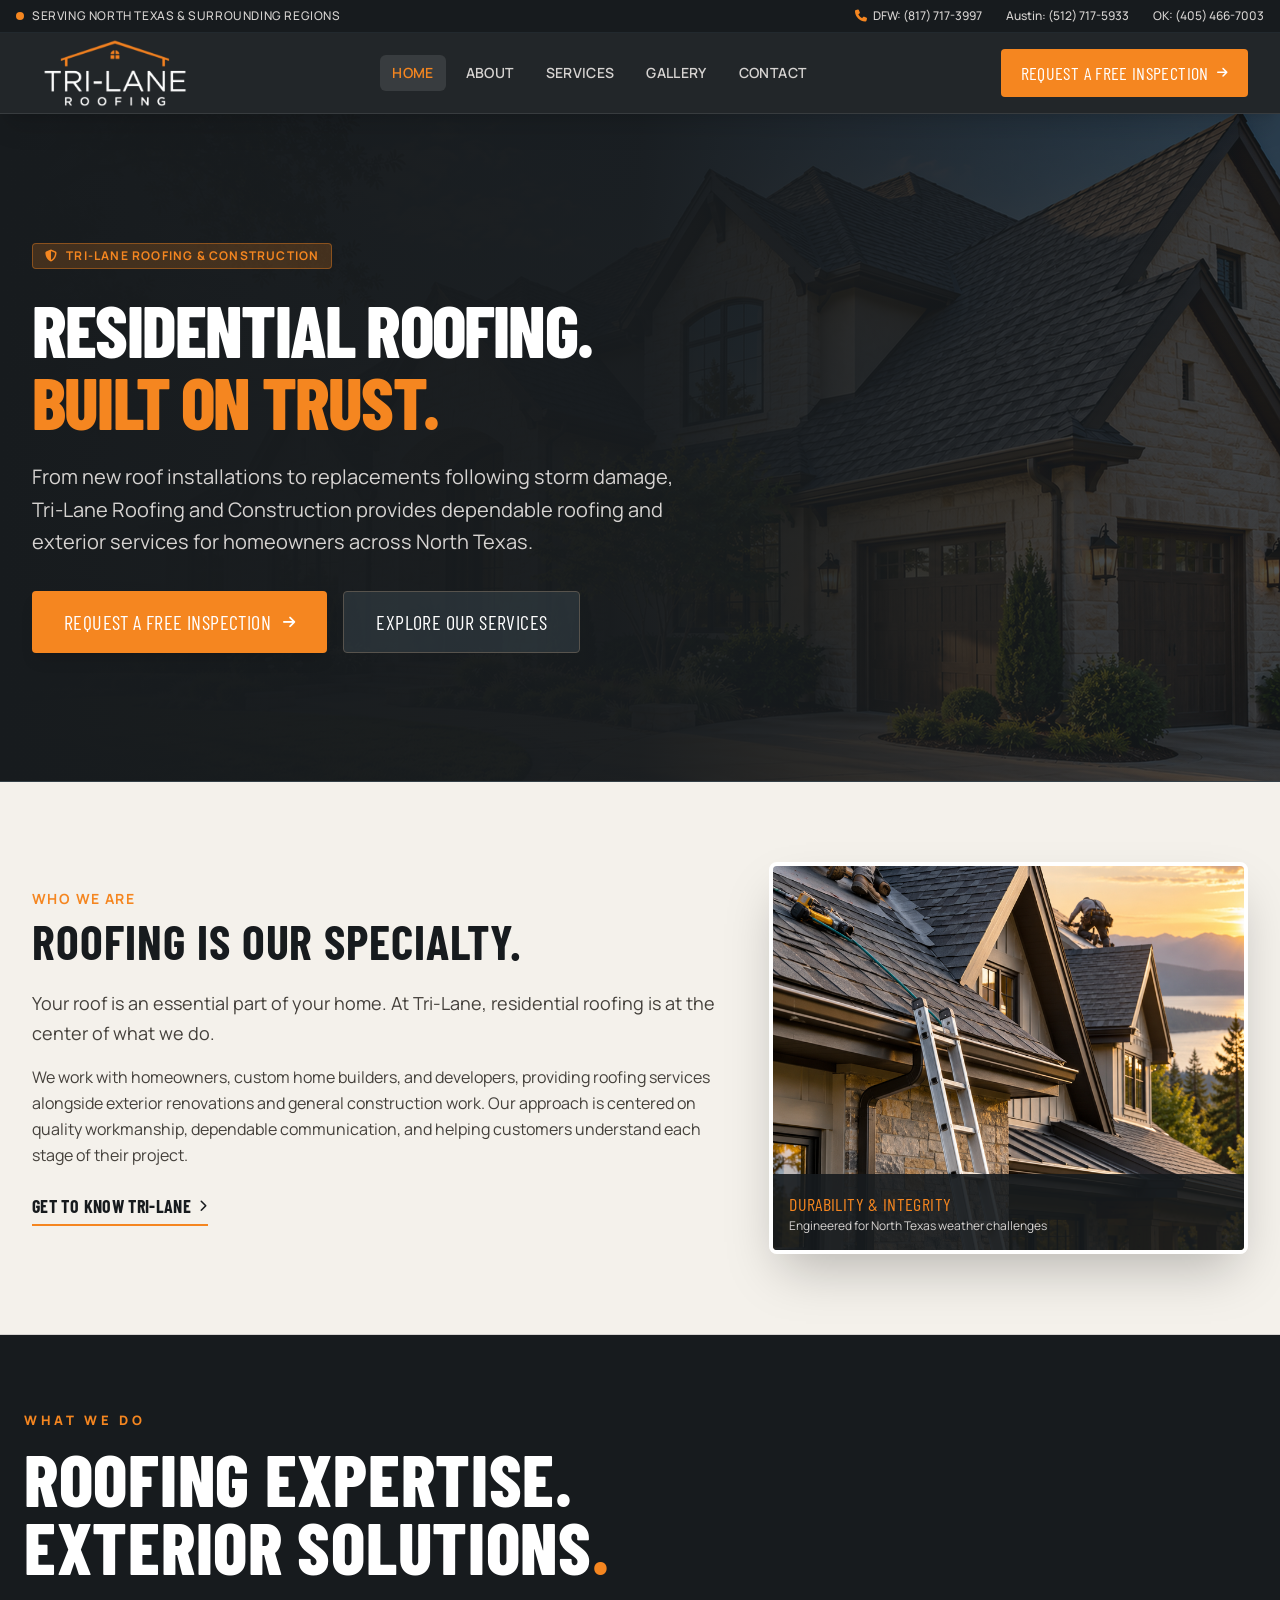
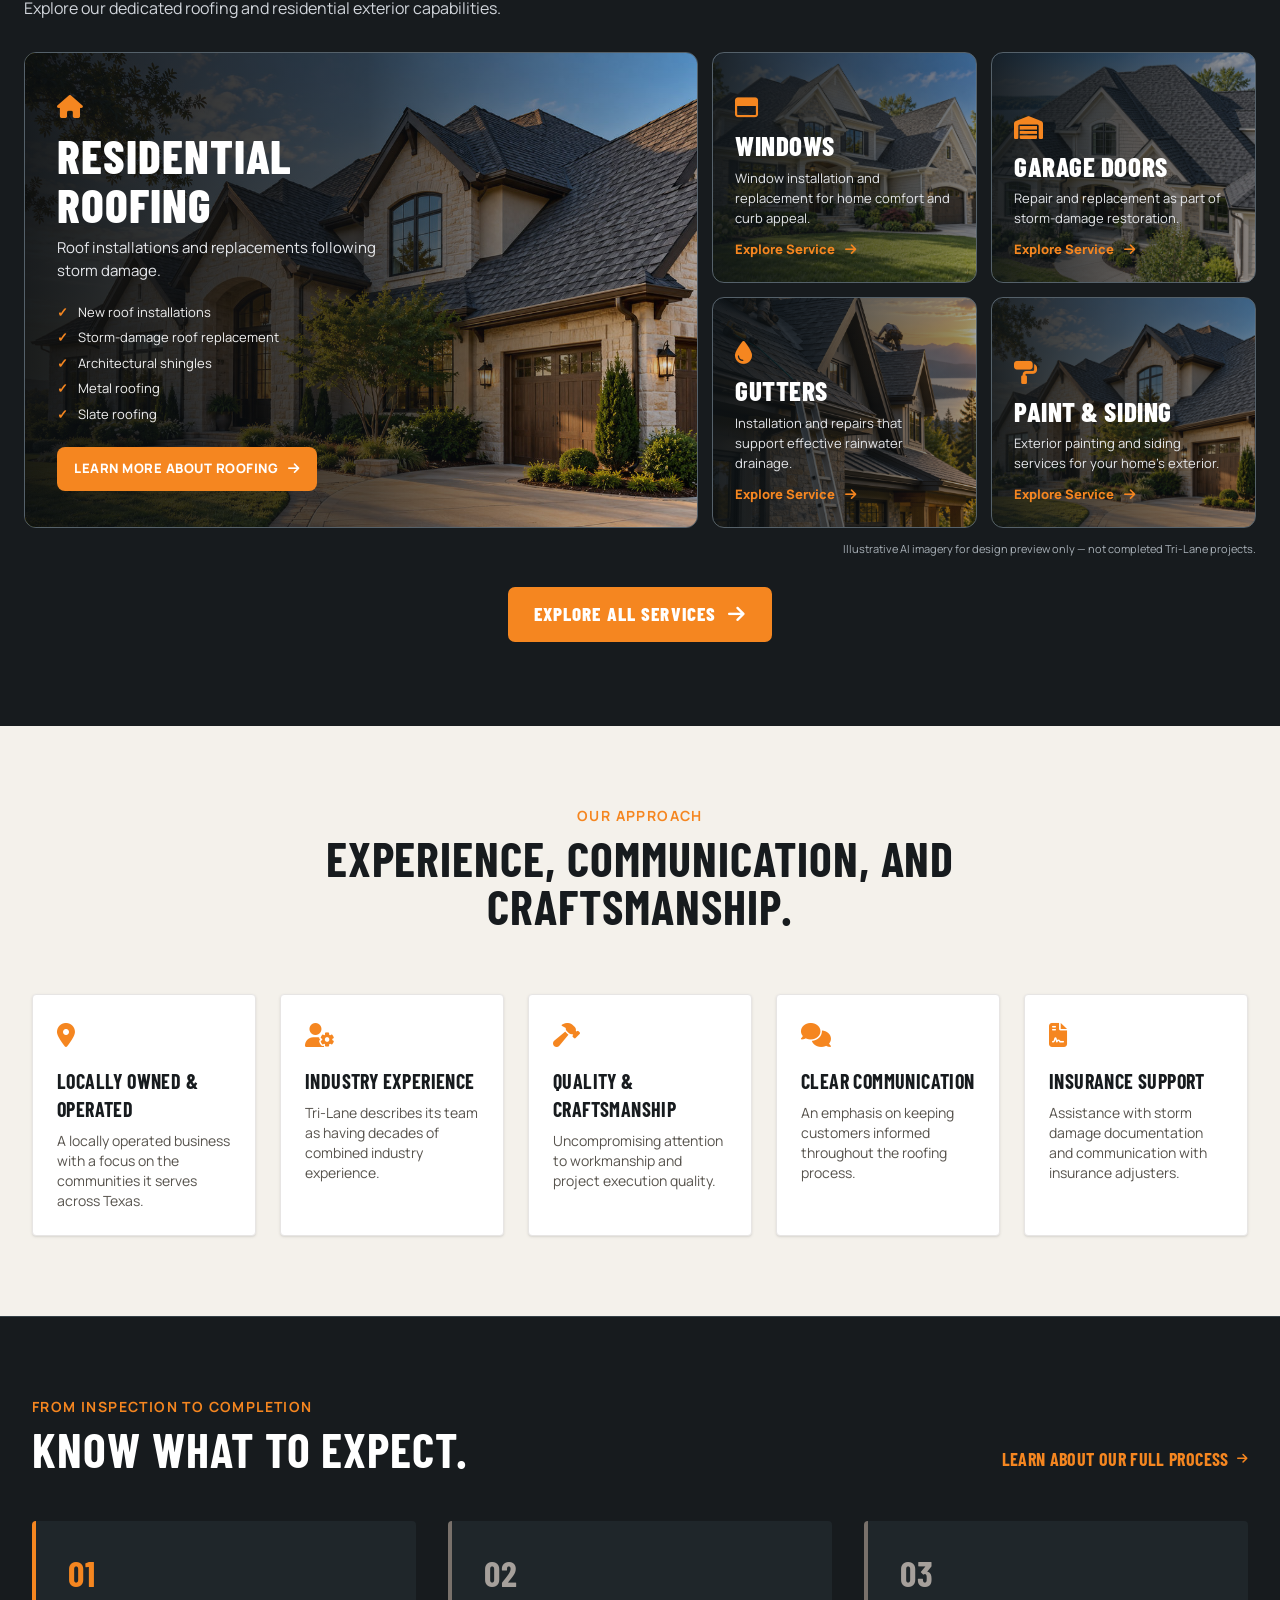
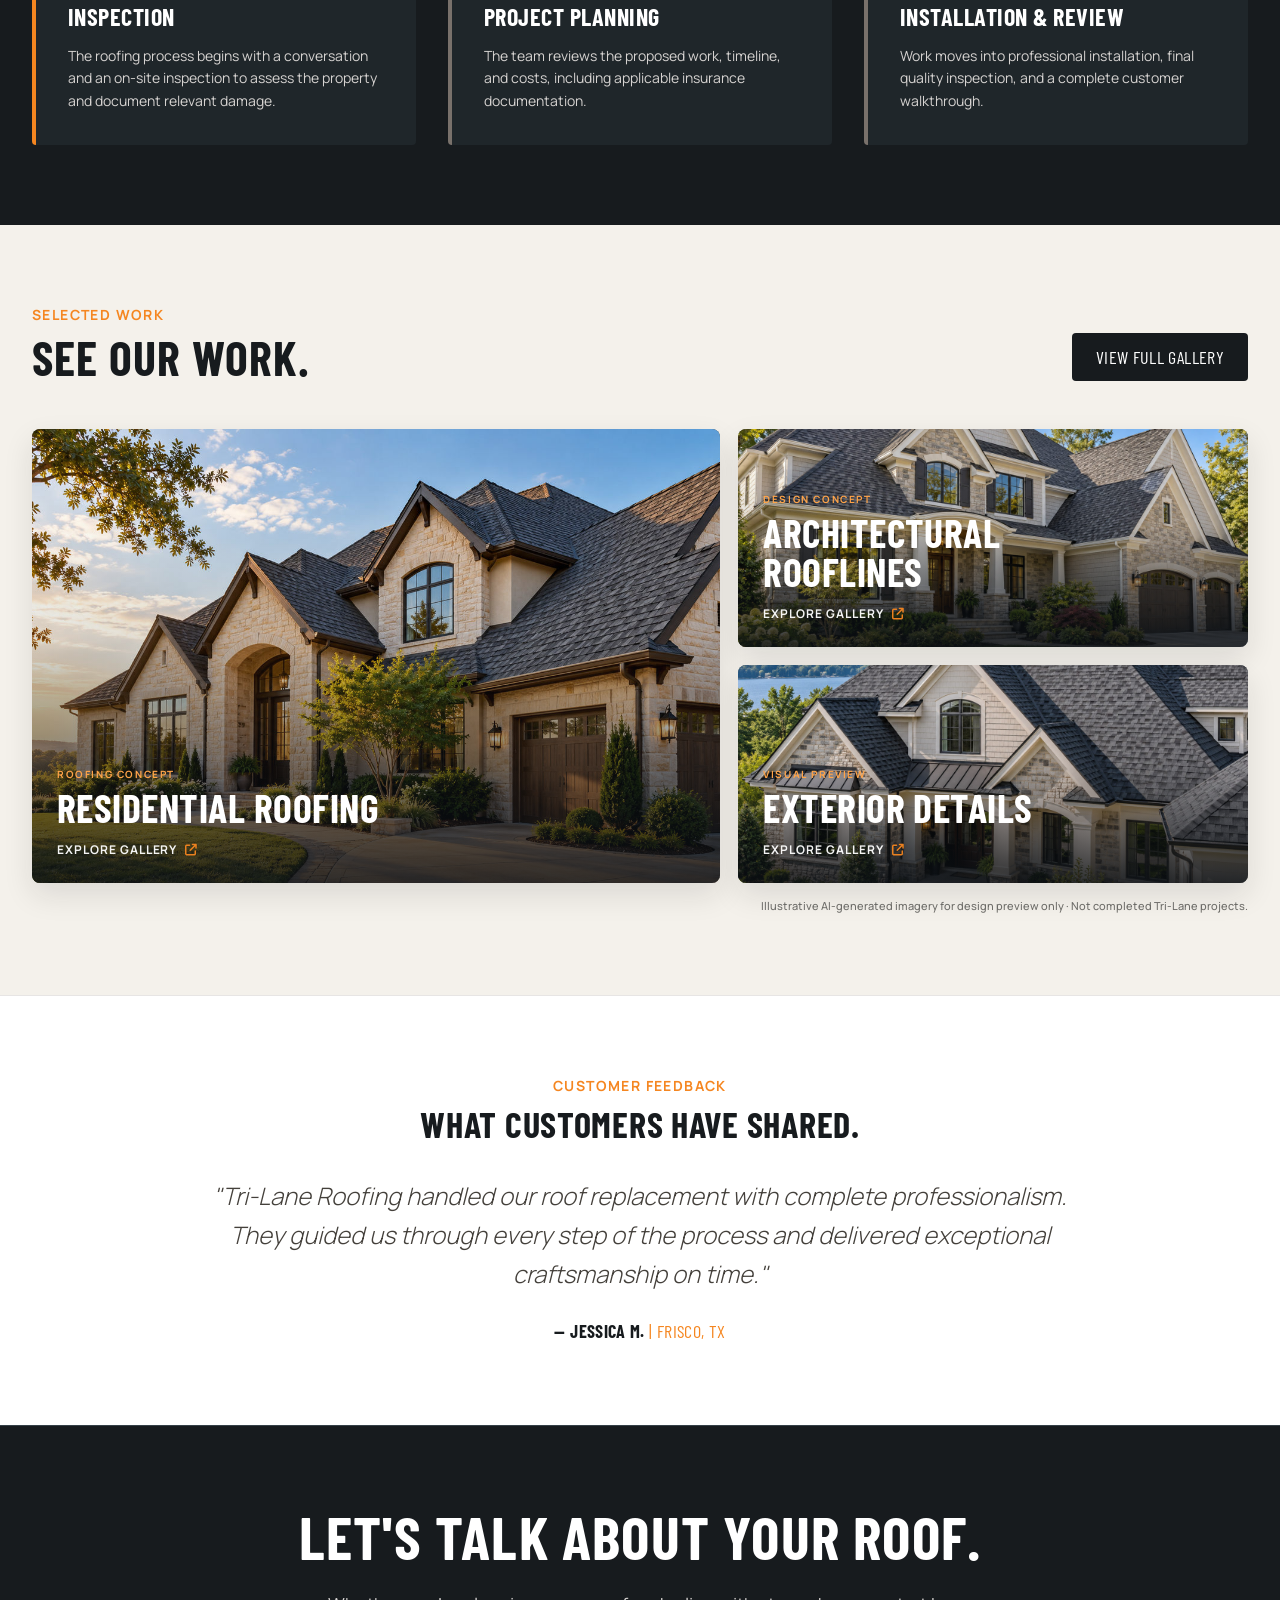
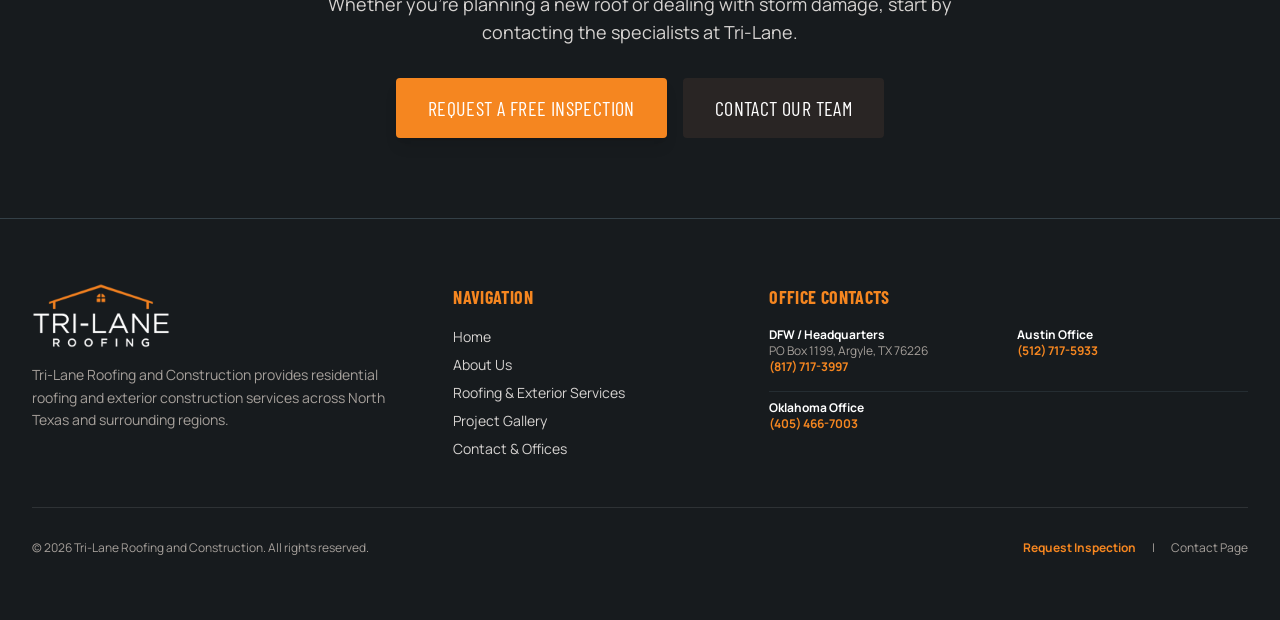
==== commit d3f9d478: "Serve responsive lossless hero and intro photo variants on Home while preserving layout" ====
--- a/index.html
+++ b/index.html
@@ -3,6 +3,7 @@
 <meta charset="utf-8"/>
 <meta content="width=device-width, initial-scale=1.0" name="viewport"/>
 <meta name="robots" content="noindex, follow"/>
+<link rel="preload" as="image" href="assets/images/home-hero.webp" type="image/webp" imagesrcset="assets/images/home-hero-640.webp 640w, assets/images/home-hero-960.webp 960w, assets/images/home-hero-1280.webp 1280w, assets/images/home-hero.webp 1672w" imagesizes="100vw" fetchpriority="high"/>
 
 
 
@@ -222,7 +223,7 @@
 <!-- Hero Section -->
 <div class="relative bg-brand-charcoal text-white py-20 lg:py-32 overflow-hidden border-b border-brand-slate">
 <div class="absolute inset-0 z-0 opacity-25">
-<img alt="Illustrative residential roofing hero image for Tri-Lane website mockup" class="w-full h-full object-cover" src="assets/images/home-hero.webp"/>
+<img alt="Illustrative residential roofing hero image for Tri-Lane website mockup" class="w-full h-full object-cover" src="assets/images/home-hero.webp" srcset="assets/images/home-hero-640.webp 640w, assets/images/home-hero-960.webp 960w, assets/images/home-hero-1280.webp 1280w, assets/images/home-hero.webp 1672w" sizes="100vw" width="1672" height="941" fetchpriority="high"/>
 </div>
 <div class="absolute inset-0 bg-gradient-to-r from-brand-charcoal via-brand-charcoal/90 to-transparent z-0"></div>
 <div class="relative z-10 max-w-7xl mx-auto px-4 sm:px-6 lg:px-8">
@@ -267,7 +268,7 @@
 </div>
 <div class="lg:col-span-5">
 <div class="relative rounded-lg overflow-hidden shadow-2xl border-4 border-white">
-<img alt="Illustrative roofing craftsmanship image for Tri-Lane website mockup" class="w-full h-80 lg:h-96 object-cover" src="assets/images/home-intro.webp"/>
+<img alt="Illustrative roofing craftsmanship image for Tri-Lane website mockup" class="w-full h-80 lg:h-96 object-cover" src="assets/images/home-intro.webp" srcset="assets/images/home-intro-480.webp 480w, assets/images/home-intro-800.webp 800w, assets/images/home-intro.webp 1122w" sizes="(min-width: 1024px) 45vw, 100vw" width="1122" height="1402" loading="lazy" decoding="async"/>
 <div class="absolute bottom-0 inset-x-0 bg-brand-charcoal/90 text-white p-4">
 <p class="font-display text-lg tracking-wide text-brand-orange">DURABILITY &amp; INTEGRITY</p>
 <p class="text-xs text-stone-300">Engineered for North Texas weather challenges</p>
@@ -316,12 +317,12 @@
       <h3>Garage Doors</h3><p>Repair and replacement as part of storm-damage restoration.</p>
       <a href="services.html#garage-doors">Explore Service <i class="fa-solid fa-arrow-right"></i></a></div>
     </article>
-    <article class="tl-wwd-card" style="--wwd-bg:url('assets/images/home-intro.webp')">
+    <article class="tl-wwd-card" style="--wwd-bg:url('assets/images/home-intro-800.webp')">
      <div class="tl-wwd-content"><span class="tl-wwd-card-icon"><i class="fa-solid fa-droplet"></i></span>
       <h3>Gutters</h3><p>Installation and repairs that support effective rainwater drainage.</p>
       <a href="services.html#gutters">Explore Service <i class="fa-solid fa-arrow-right"></i></a></div>
     </article>
-    <article class="tl-wwd-card" style="--wwd-bg:url('assets/images/home-hero.webp')">
+    <article class="tl-wwd-card" style="--wwd-bg:url('assets/images/home-hero-960.webp')">
      <div class="tl-wwd-content"><span class="tl-wwd-card-icon"><i class="fa-solid fa-paint-roller"></i></span>
       <h3>Paint &amp; Siding</h3><p>Exterior painting and siding services for your home's exterior.</p>
       <a href="services.html#paint-siding">Explore Service <i class="fa-solid fa-arrow-right"></i></a></div>
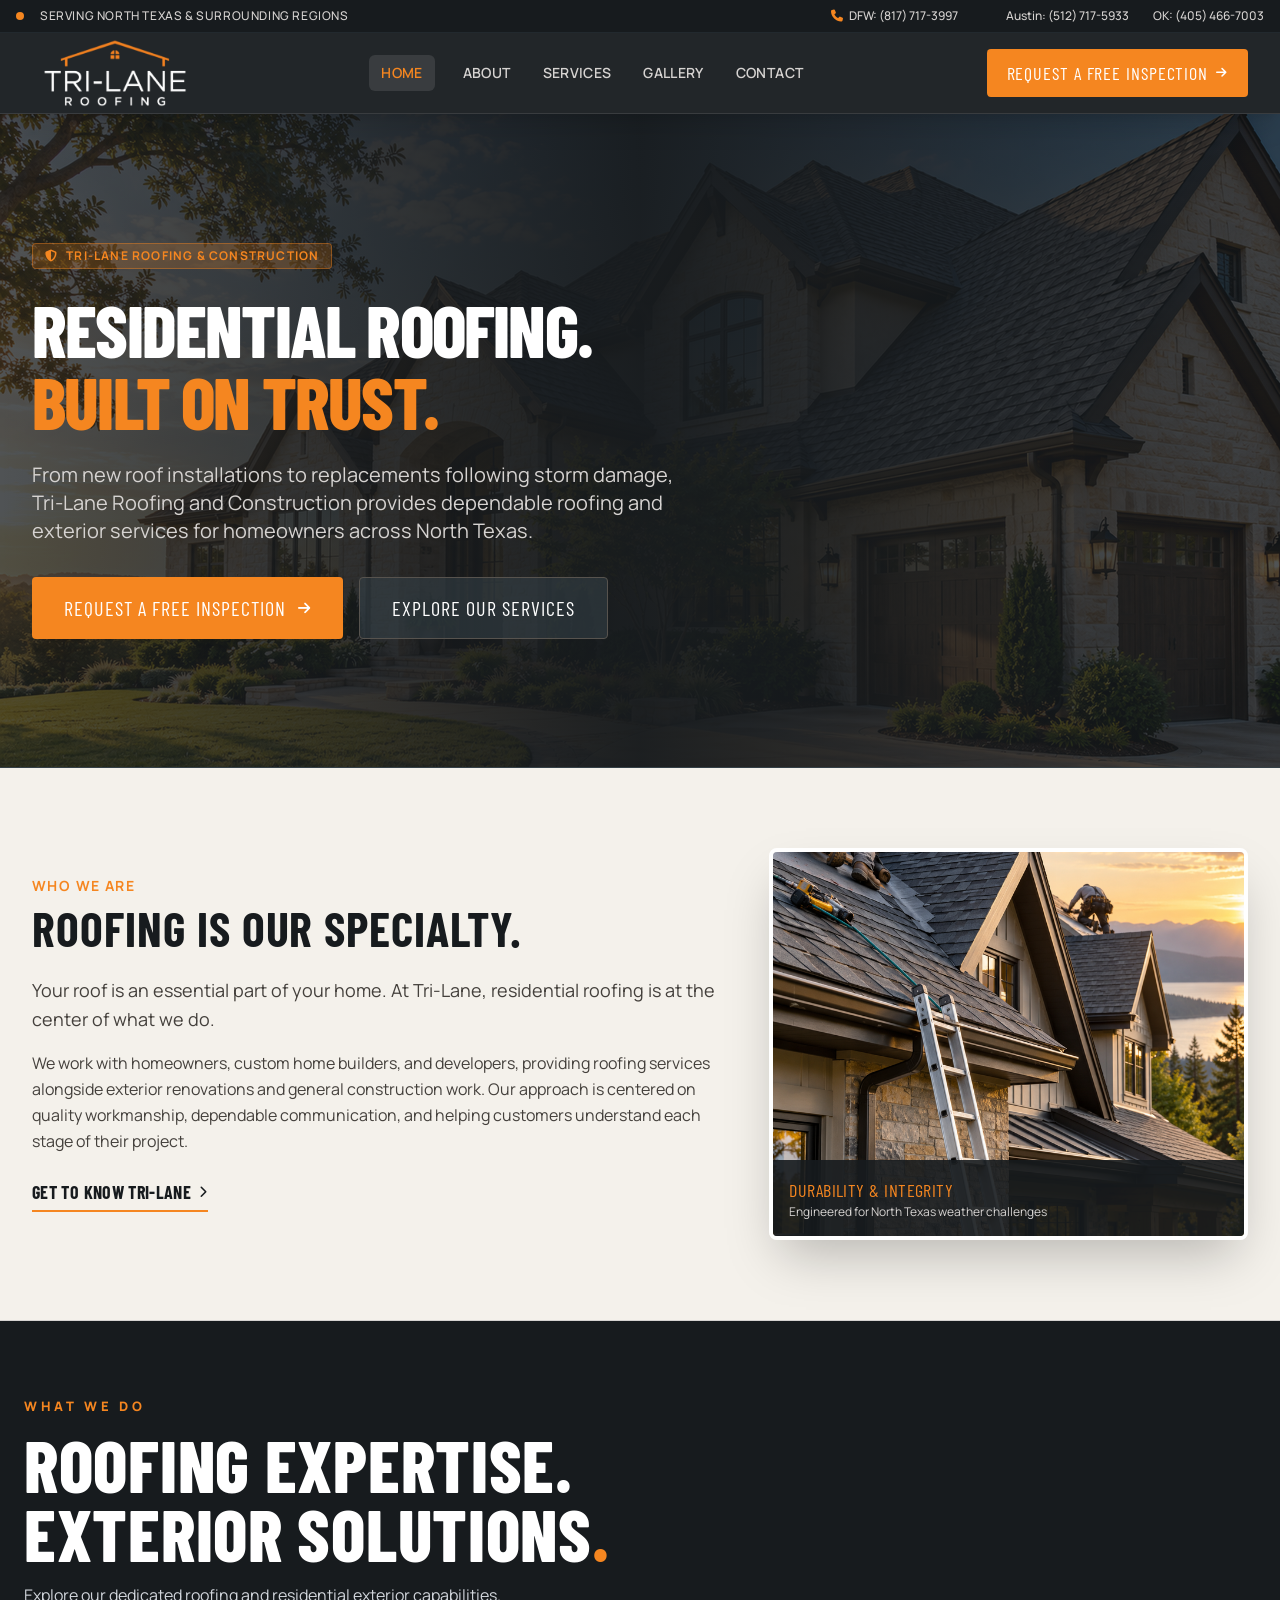
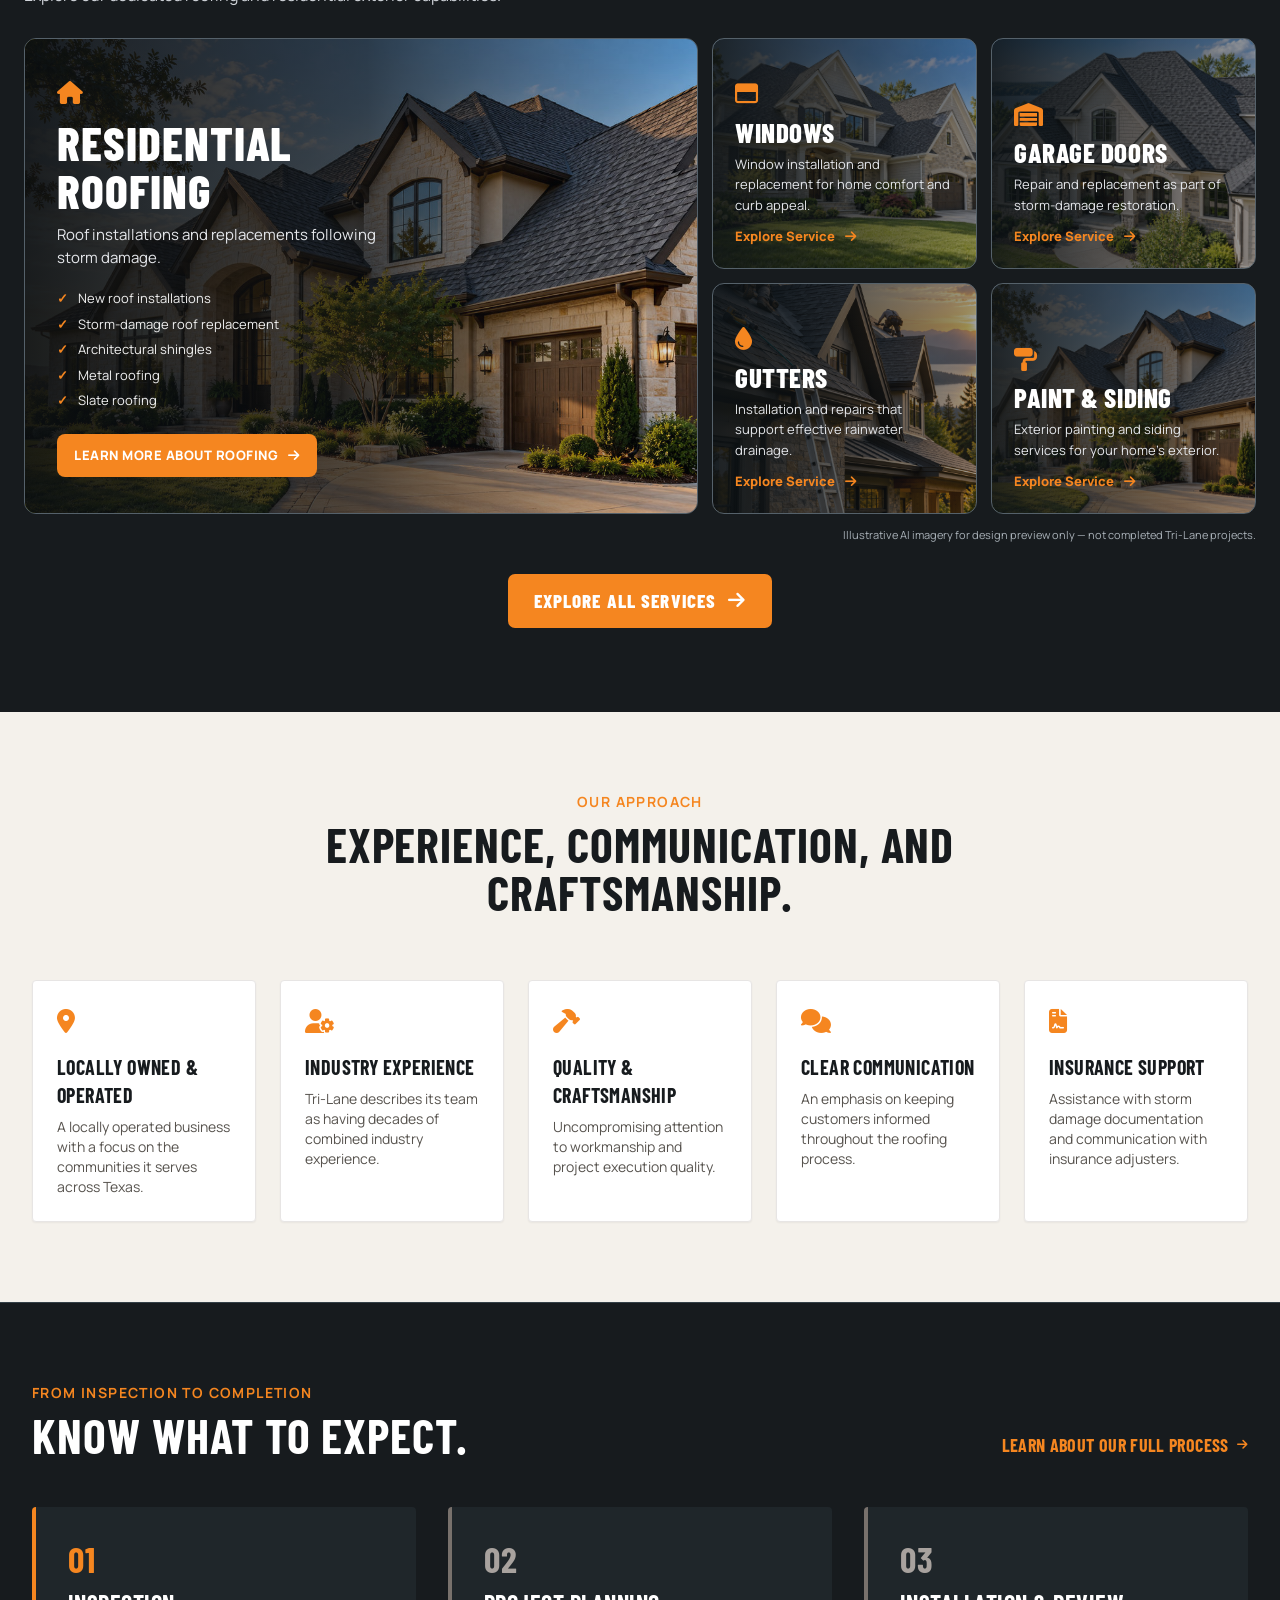
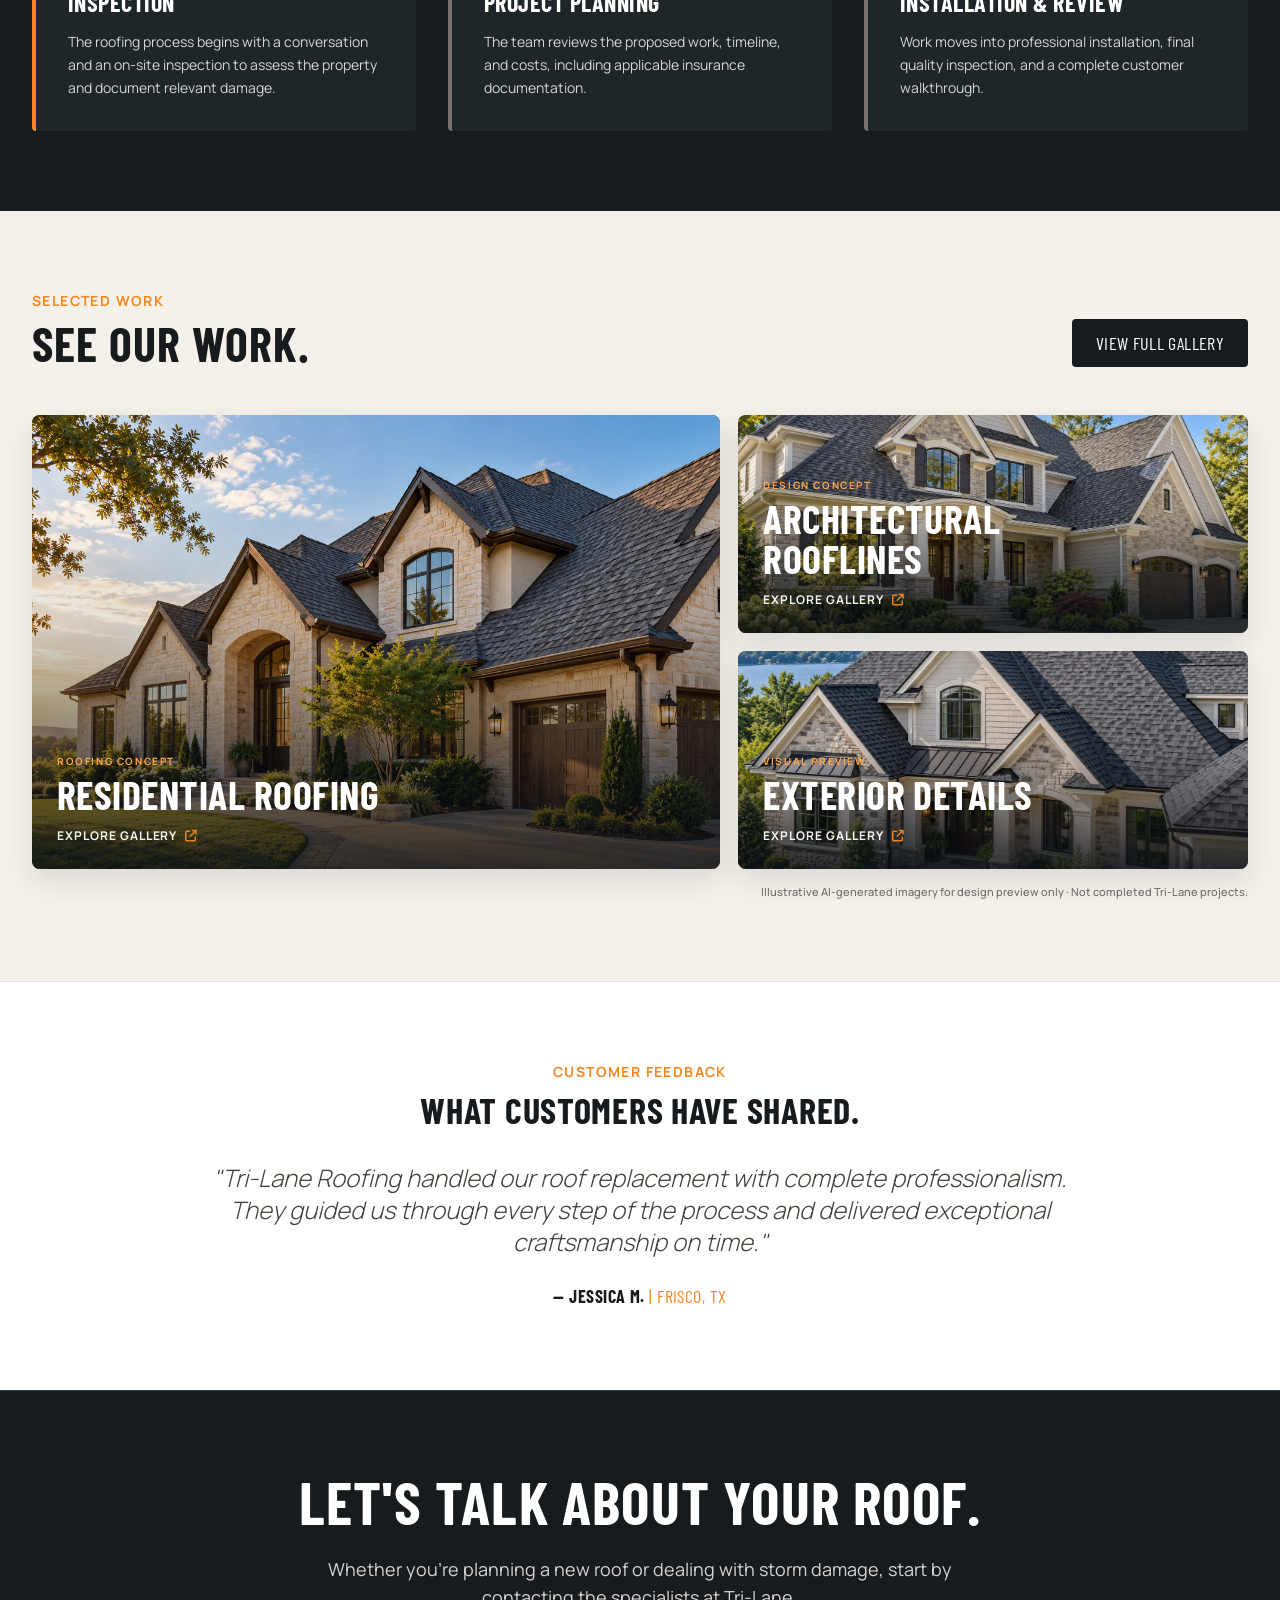
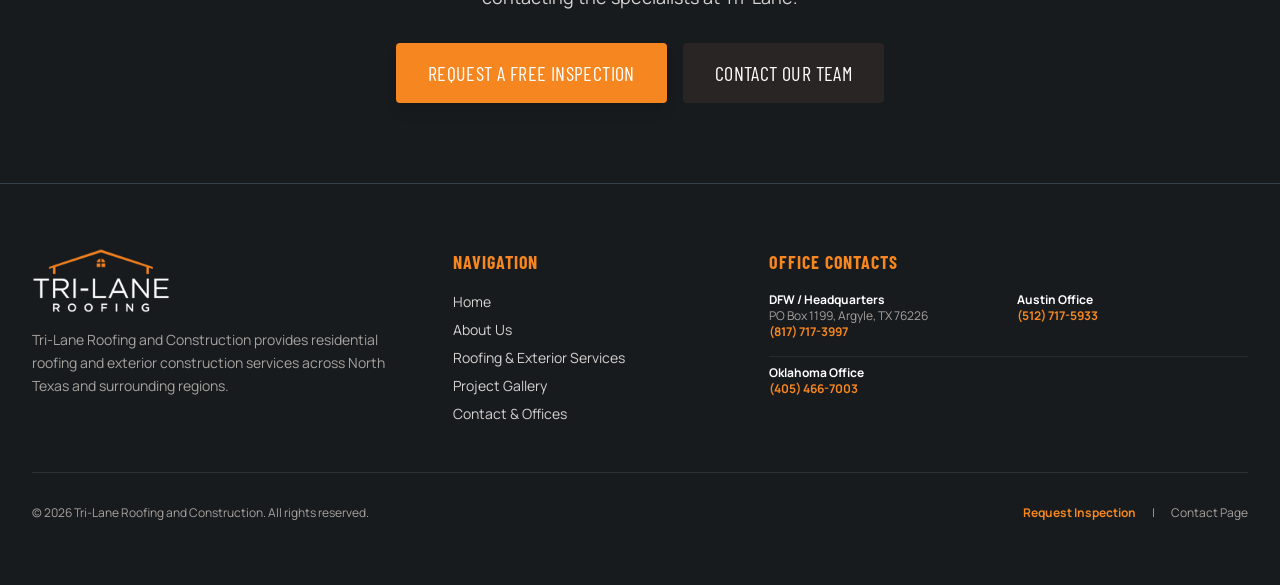
==== commit 11331e86: "Swap runtime Tailwind CDN for captured identical static CSS on index.html" ====
--- a/index.html
+++ b/index.html
@@ -8,36 +8,13 @@
 
 
 <link rel="stylesheet" href="assets/css/tailwind-fallback.css"/>
-<script src="https://cdn.tailwindcss.com"></script>
+
 
 <link href="https://fonts.googleapis.com" rel="preconnect"/>
 <link crossorigin="" href="https://fonts.gstatic.com" rel="preconnect"/>
 <link href="https://fonts.googleapis.com/css2?family=Barlow+Condensed:ital,wght@0,600;0,700;0,800;1,700&amp;family=Manrope:wght@400;500;600;700&amp;display=swap" rel="stylesheet"/>
 
 <link href="https://cdnjs.cloudflare.com/ajax/libs/font-awesome/6.4.0/css/all.min.css" rel="stylesheet"/>
-<script>
-        tailwind.config = {
-            theme: {
-                extend: {
-                    colors: {
-                        brand: {
-                            orange: '#F58620',
-                            charcoal: '#171B1E',
-                            slate: '#344047',
-                            stone: '#F4F1EB',
-                            lightStone: '#FAF8F5'
-                        }
-                    },
-                    fontFamily: {
-                        display: ['"Barlow Condensed"', 'sans-serif'],
-                        body: ['"Manrope"', 'sans-serif']
-                    }
-                }
-            }
-        }
-    </script>
-
-
 <title>Residential Roofing &amp; Exterior Services | Tri-Lane Roofing</title><meta content="Explore residential roofing, roof replacement, windows, garage doors, gutters, and exterior services from Tri-Lane Roofing and Construction in North Texas." name="description"/><link href="assets/css/custom.css?v=assembly2" rel="stylesheet"/><link href="assets/css/tablet.css?v=2" rel="stylesheet"/>
 <style id="trilane-whatwedo-preview-style">
 .tl-wwd-section{background:#171B1E;color:#fff;padding:72px 0 84px}
@@ -153,7 +130,7 @@
  body[data-page="home"] > header .tl-header-logo{width:132px}
  body[data-page="home"] > header button[onclick="openInquiryModal()"]{padding-inline:12px;font-size:15px}
 }
-</style></head><body class="flex flex-col min-h-screen antialiased" data-page="home"><div class="bg-brand-charcoal text-white text-xs py-2 px-4 border-b border-brand-slate/40 text-center sm:text-left">
+</style><link rel="stylesheet" href="assets/css/tailwind-runtime-home.css"/></head><body class="flex flex-col min-h-screen antialiased" data-page="home"><div class="bg-brand-charcoal text-white text-xs py-2 px-4 border-b border-brand-slate/40 text-center sm:text-left">
 <div class="max-w-7xl mx-auto flex flex-col sm:flex-row justify-between items-center gap-2">
 <div class="flex items-center space-x-2">
 <span class="inline-block w-2 h-2 rounded-full bg-brand-orange animate-pulse"></span>
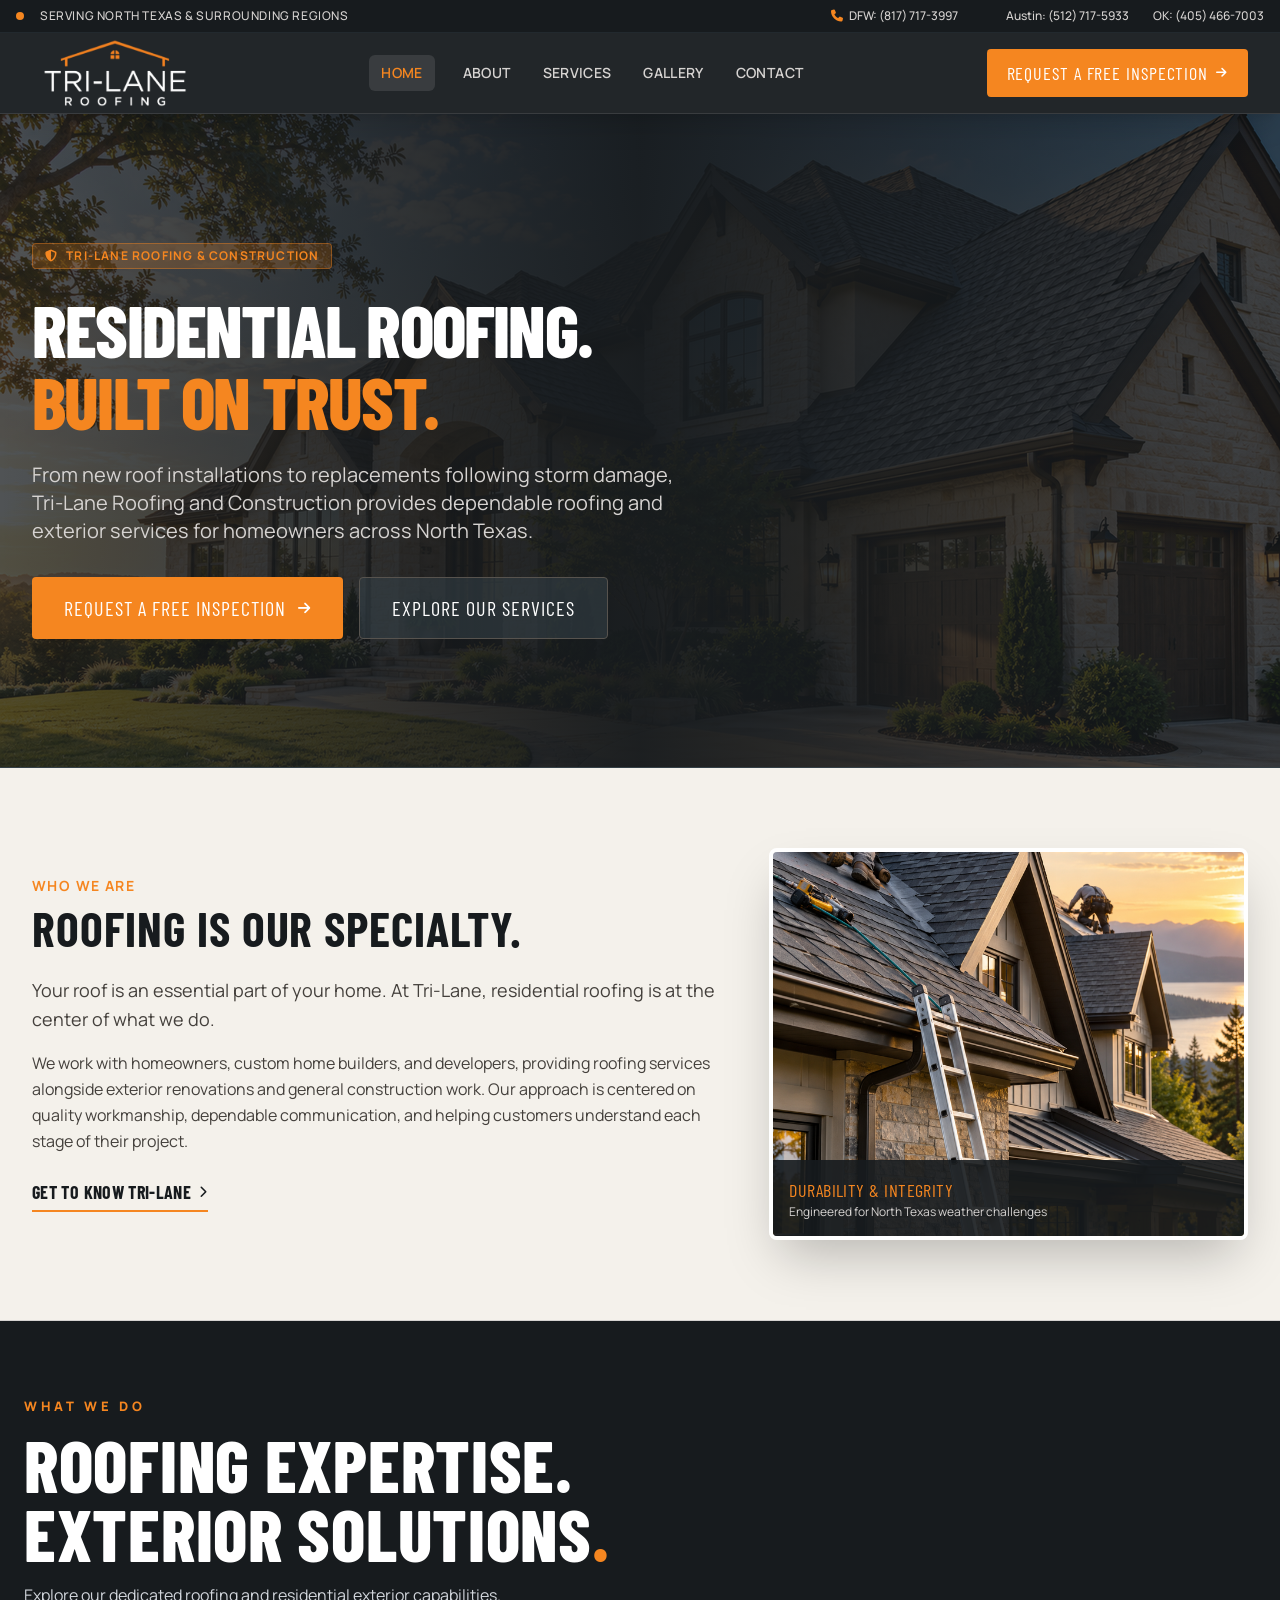
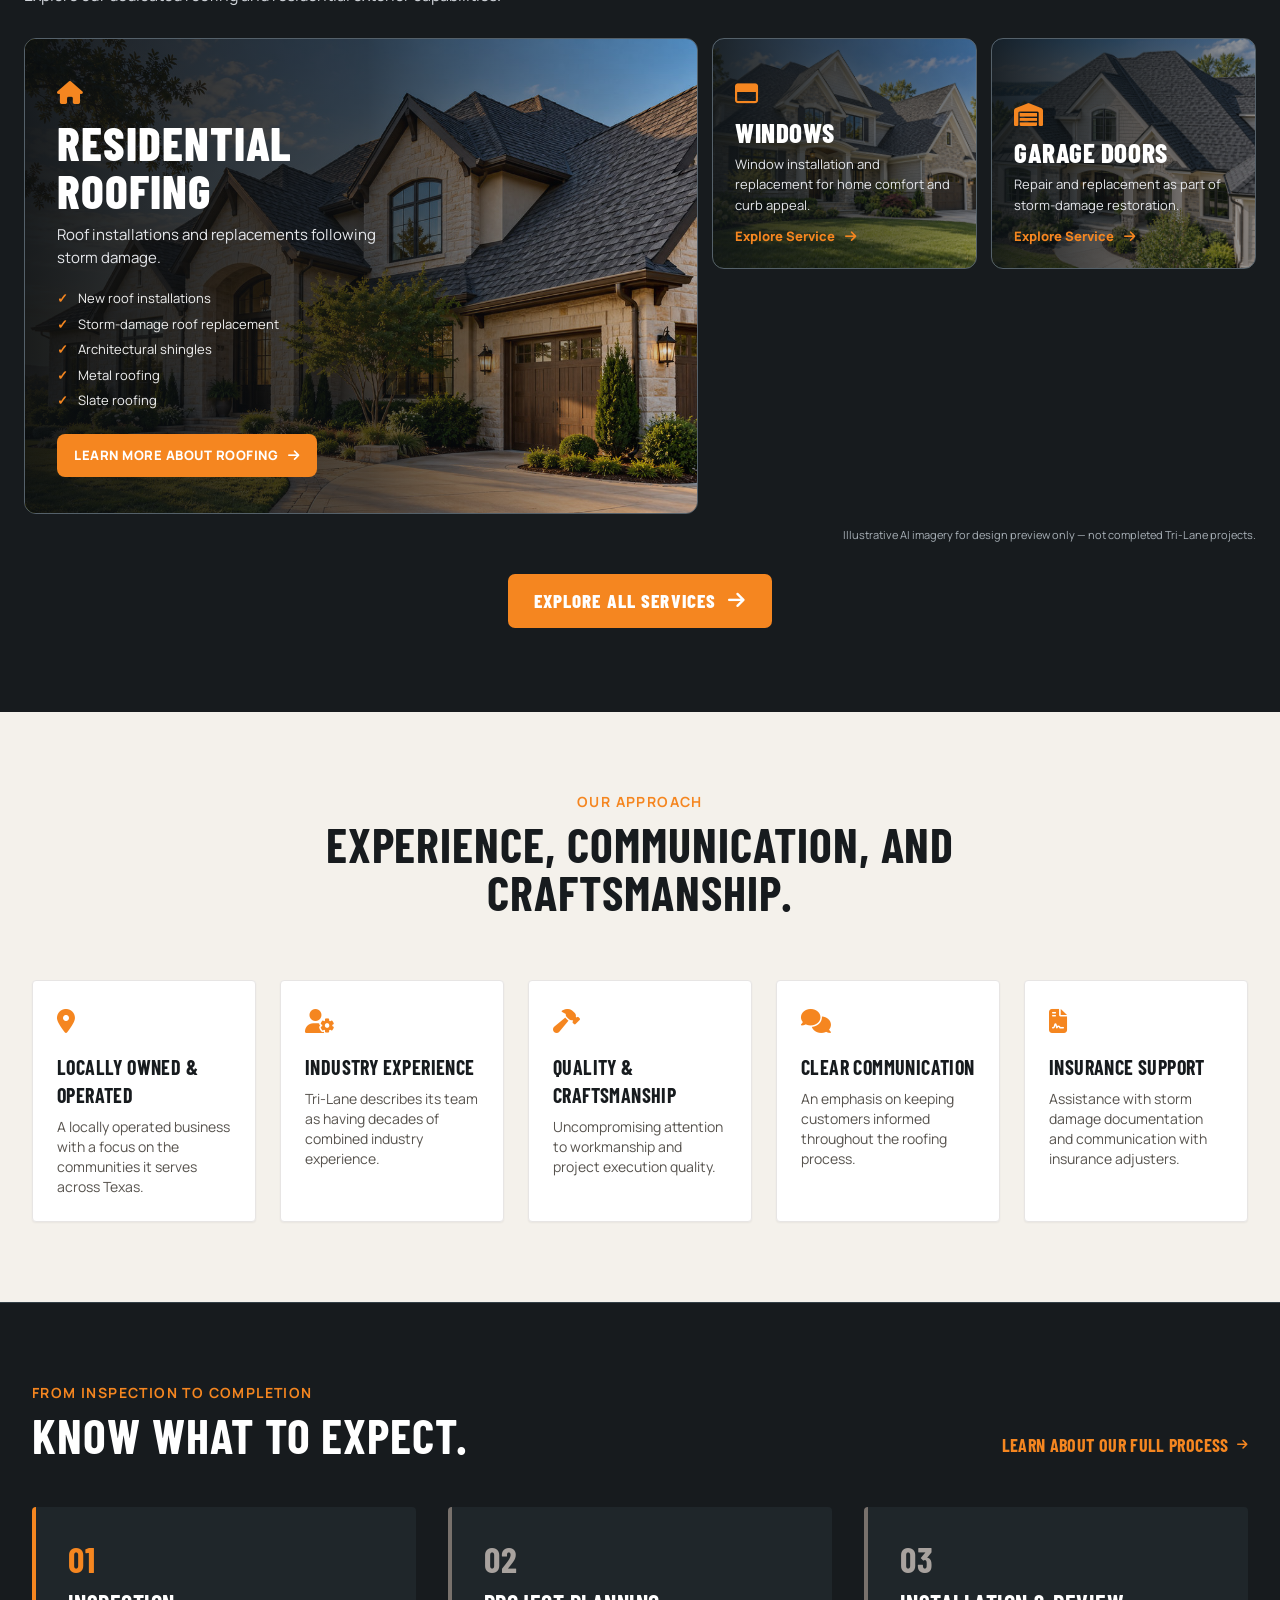
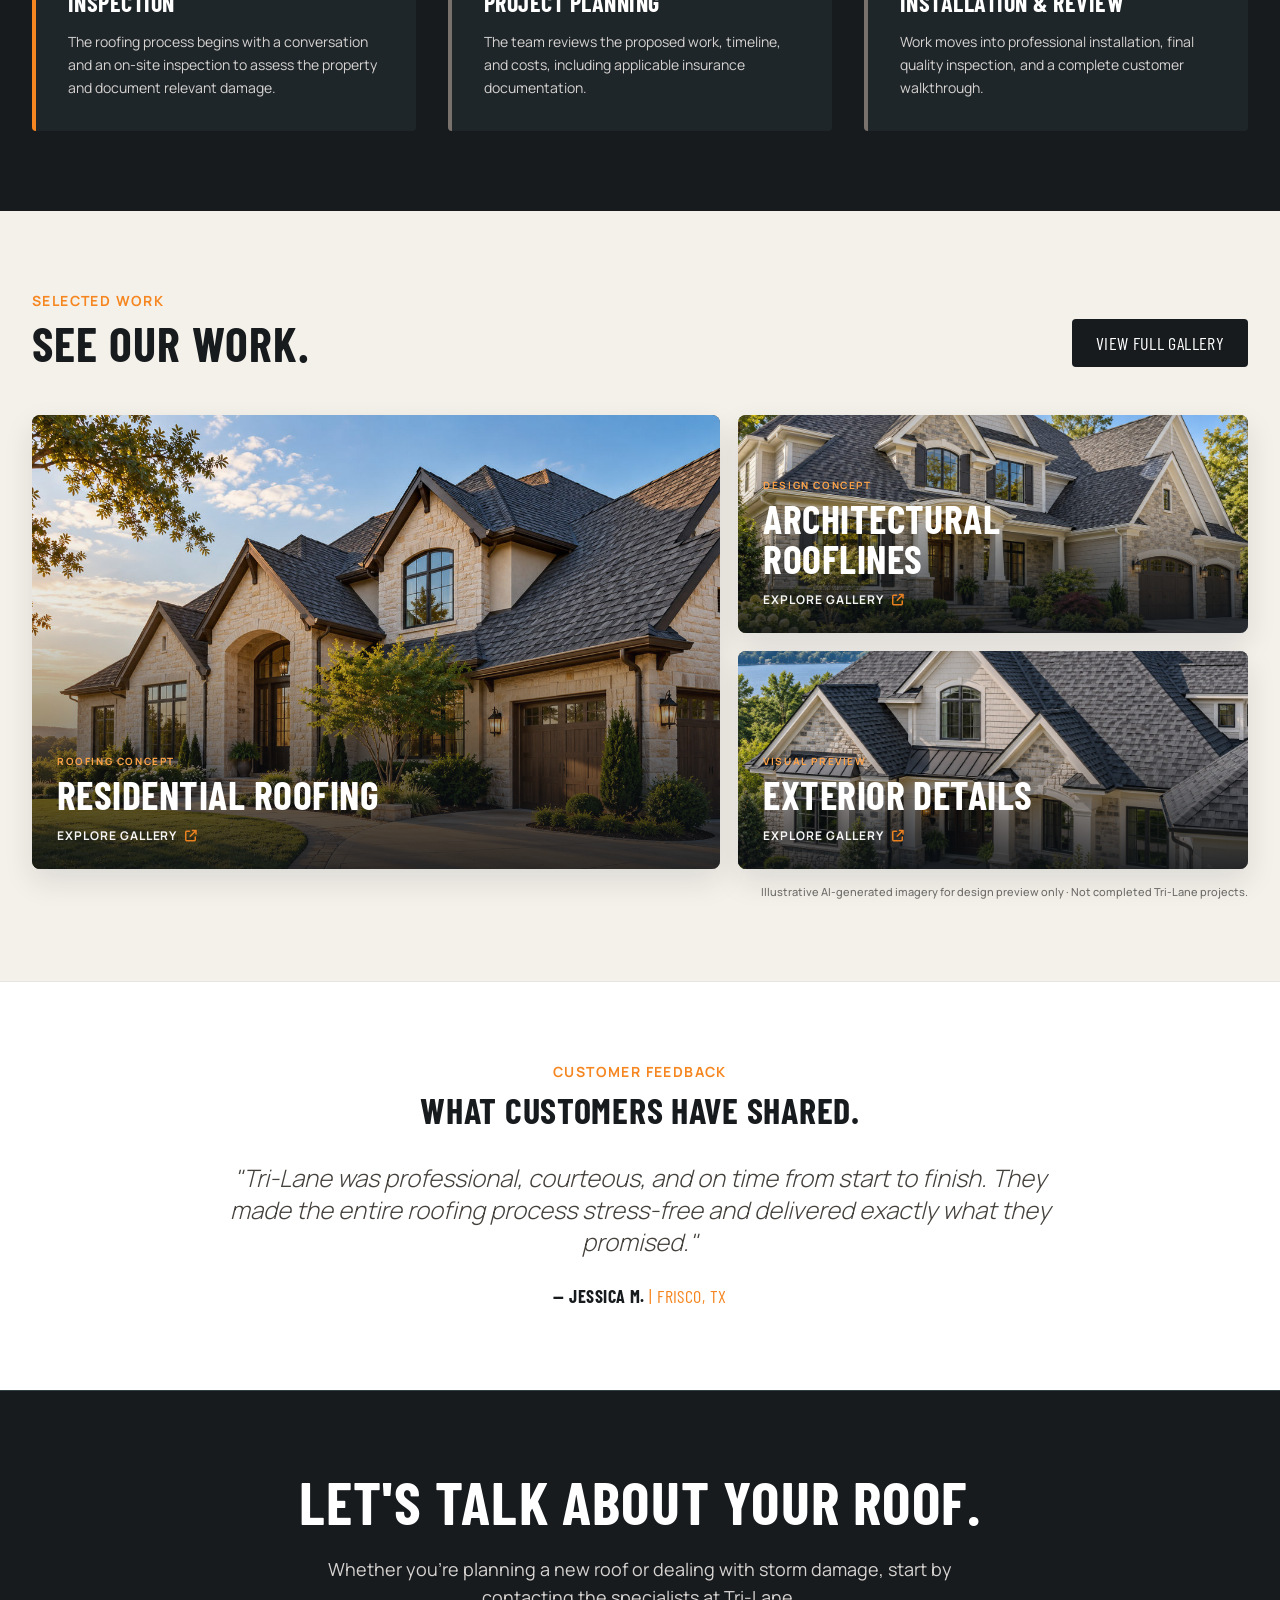
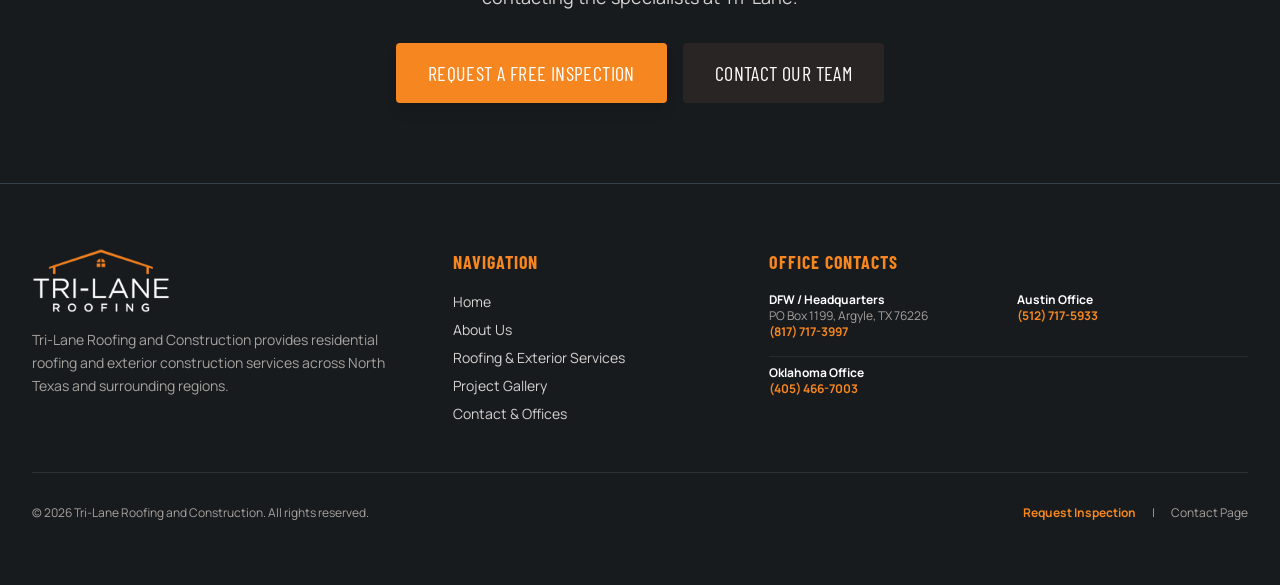
==== commit ff1f9310: "Restore exact published customer testimonial on index.html" ====
--- a/index.html
+++ b/index.html
@@ -418,7 +418,7 @@
 <span class="text-brand-orange font-bold text-sm tracking-widest uppercase block mb-2">CUSTOMER FEEDBACK</span>
 <h2 class="text-3xl sm:text-4xl font-bold mb-8">WHAT CUSTOMERS HAVE SHARED.</h2>
 <blockquote class="italic text-xl sm:text-2xl text-stone-700 leading-relaxed mb-6 font-light">
-                        "Tri-Lane Roofing handled our roof replacement with complete professionalism. They guided us through every step of the process and delivered exceptional craftsmanship on time."
+                        "Tri-Lane was professional, courteous, and on time from start to finish. They made the entire roofing process stress-free and delivered exactly what they promised."
                     </blockquote>
 <p class="font-bold text-brand-charcoal tracking-wide font-display text-lg">
                         — JESSICA M. <span class="text-brand-orange font-normal">| Frisco, TX</span>
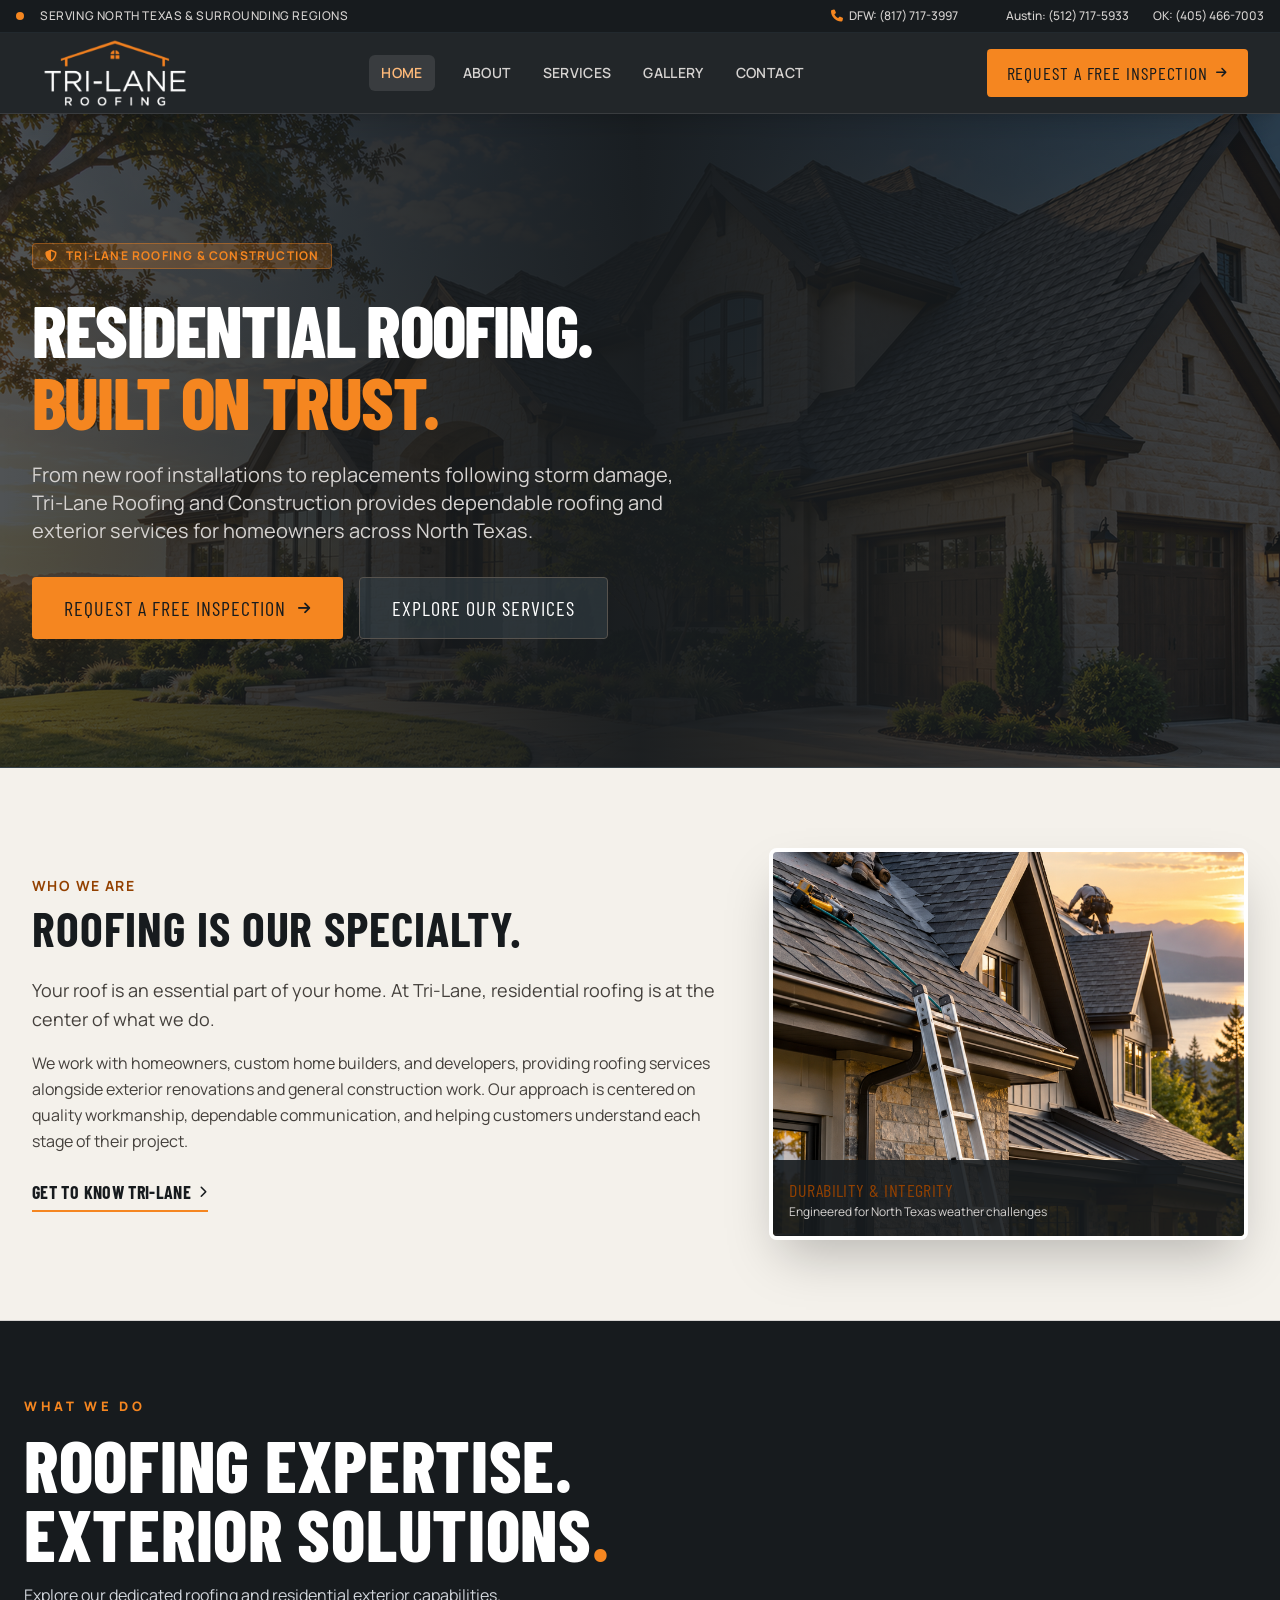
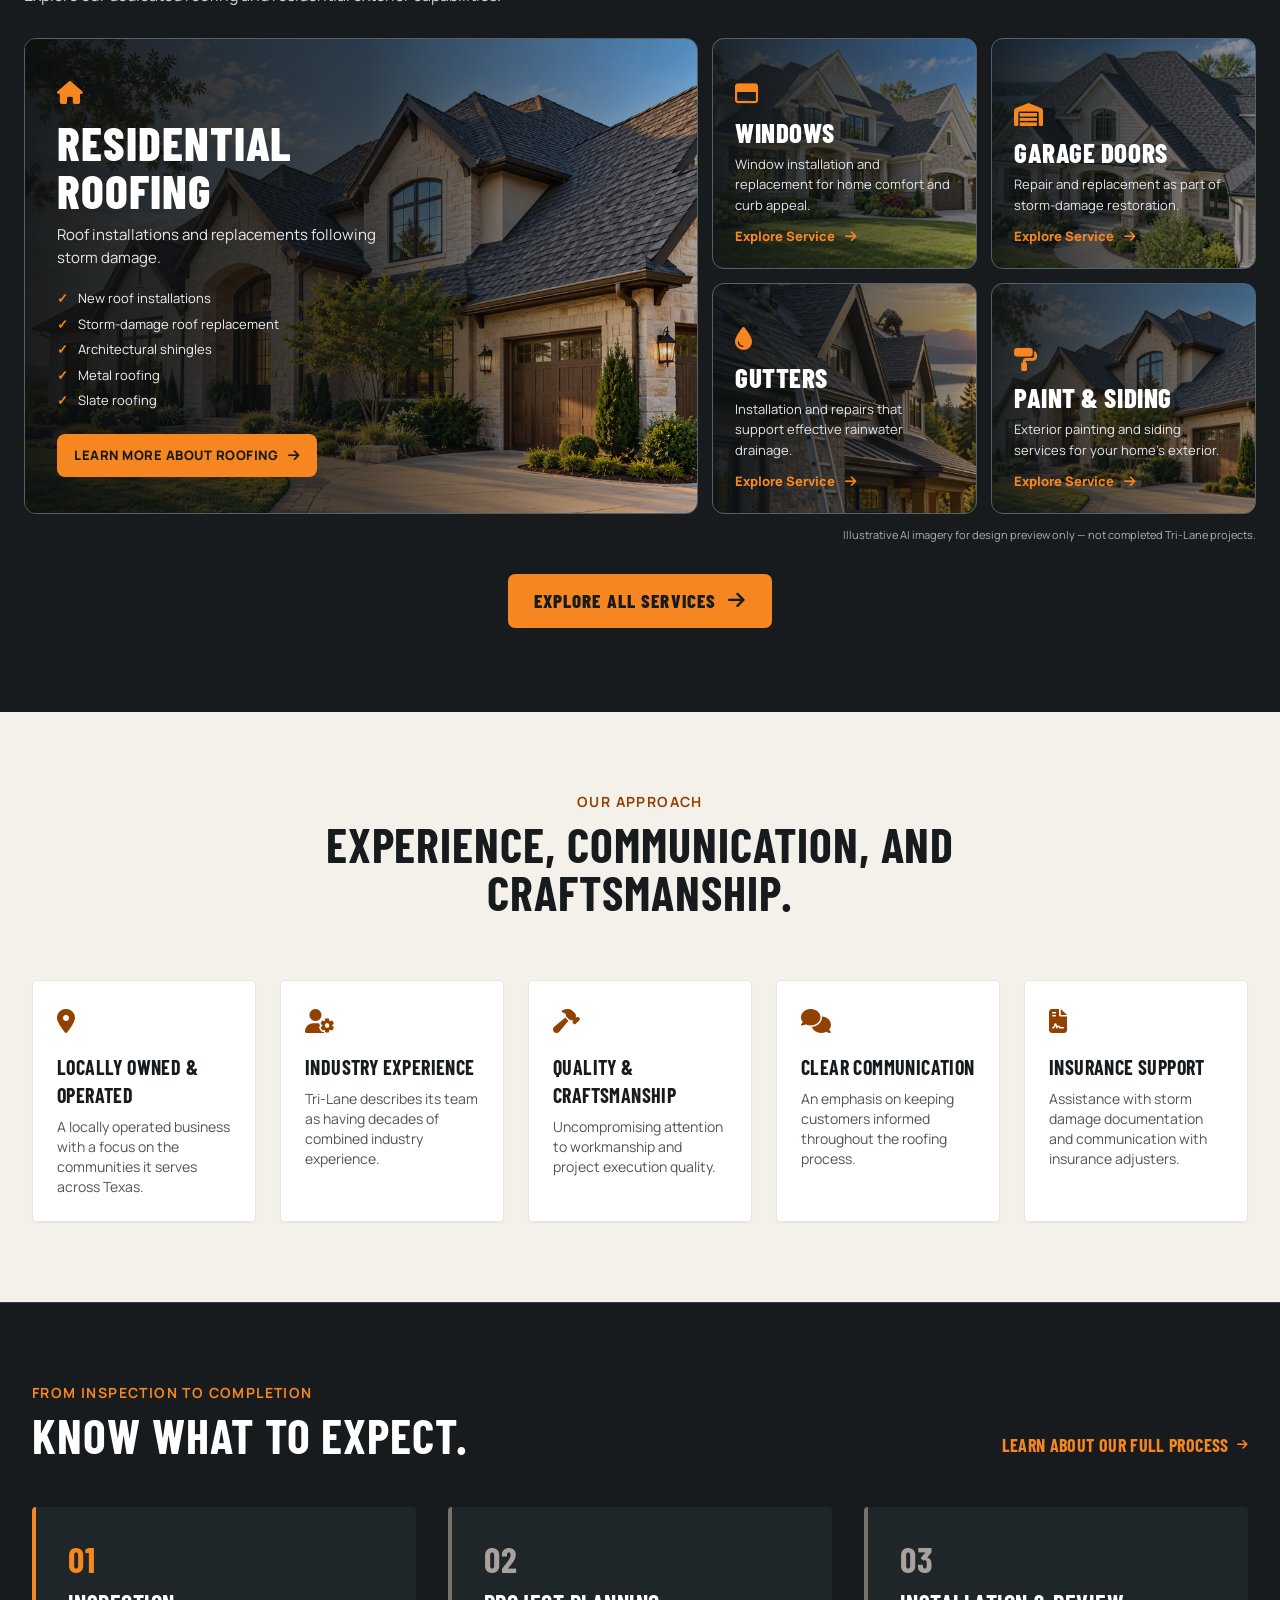
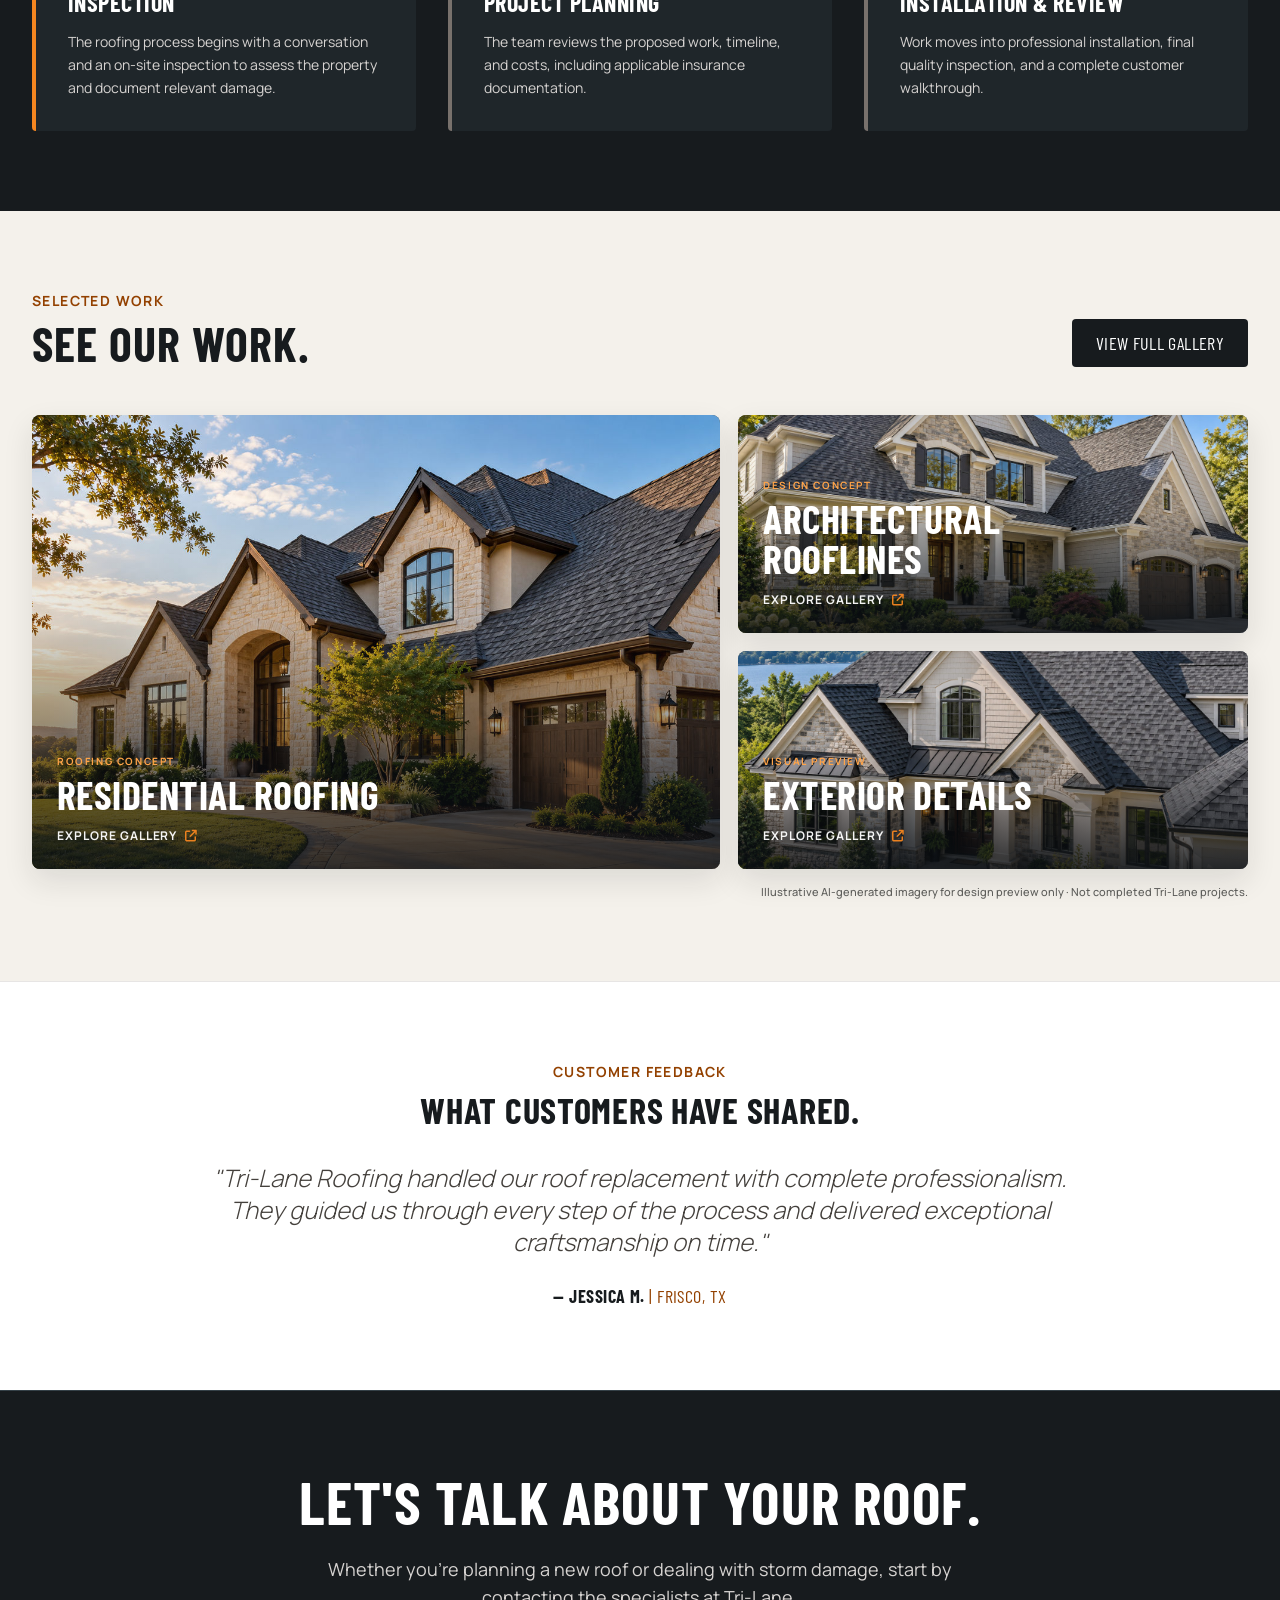
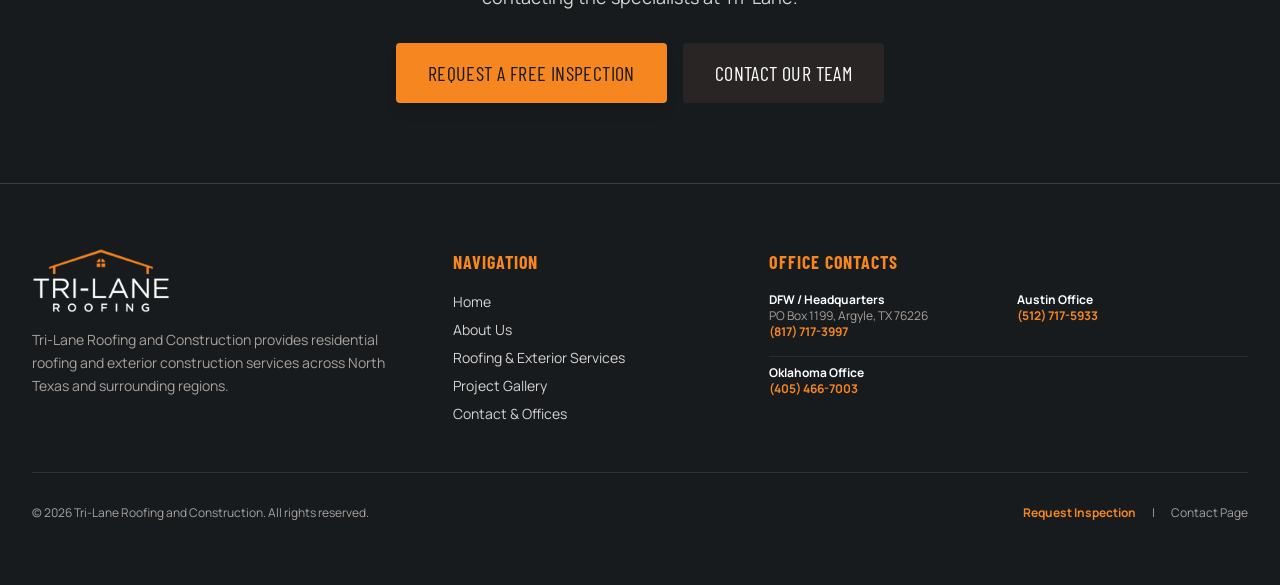
==== commit 8fea58f5: "Wire all inquiry wizard input labels and accessible shared contrast CSS in index.html" ====
--- a/index.html
+++ b/index.html
@@ -130,7 +130,7 @@
  body[data-page="home"] > header .tl-header-logo{width:132px}
  body[data-page="home"] > header button[onclick="openInquiryModal()"]{padding-inline:12px;font-size:15px}
 }
-</style><link rel="stylesheet" href="assets/css/tailwind-runtime-home.css"/></head><body class="flex flex-col min-h-screen antialiased" data-page="home"><div class="bg-brand-charcoal text-white text-xs py-2 px-4 border-b border-brand-slate/40 text-center sm:text-left">
+</style><link rel="stylesheet" href="assets/css/tailwind-runtime-home.css"/><link rel="stylesheet" href="assets/css/accessibility.css?v=1"/></head><body class="flex flex-col min-h-screen antialiased" data-page="home"><div class="bg-brand-charcoal text-white text-xs py-2 px-4 border-b border-brand-slate/40 text-center sm:text-left">
 <div class="max-w-7xl mx-auto flex flex-col sm:flex-row justify-between items-center gap-2">
 <div class="flex items-center space-x-2">
 <span class="inline-block w-2 h-2 rounded-full bg-brand-orange animate-pulse"></span>
@@ -418,7 +418,7 @@
 <span class="text-brand-orange font-bold text-sm tracking-widest uppercase block mb-2">CUSTOMER FEEDBACK</span>
 <h2 class="text-3xl sm:text-4xl font-bold mb-8">WHAT CUSTOMERS HAVE SHARED.</h2>
 <blockquote class="italic text-xl sm:text-2xl text-stone-700 leading-relaxed mb-6 font-light">
-                        "Tri-Lane was professional, courteous, and on time from start to finish. They made the entire roofing process stress-free and delivered exactly what they promised."
+                        "Tri-Lane Roofing handled our roof replacement with complete professionalism. They guided us through every step of the process and delivered exceptional craftsmanship on time."
                     </blockquote>
 <p class="font-bold text-brand-charcoal tracking-wide font-display text-lg">
                         — JESSICA M. <span class="text-brand-orange font-normal">| Frisco, TX</span>
@@ -571,7 +571,7 @@
                         </label>
 </div>
 <div>
-<label class="block text-xs font-bold uppercase mb-1">Additional Notes</label>
+<label class="block text-xs font-bold uppercase mb-1" for="wiz-notes">Additional Notes</label>
 <textarea class="w-full border p-2 rounded text-sm" id="wiz-notes" placeholder="Briefly describe what you are seeing or needing..." rows="3"></textarea>
 </div>
 </div>
@@ -579,11 +579,11 @@
 <div class="wizard-step hidden space-y-4" id="wizard-step-3">
 <p class="text-sm text-stone-600">Provide your property location so our team can verify local availability:</p>
 <div>
-<label class="block text-xs font-bold uppercase mb-1">City *</label>
+<label class="block text-xs font-bold uppercase mb-1" for="wiz-city">City *</label>
 <input class="w-full border p-3 rounded text-sm" id="wiz-city" required="" type="text"/>
 </div>
 <div>
-<label class="block text-xs font-bold uppercase mb-1">ZIP Code *</label>
+<label class="block text-xs font-bold uppercase mb-1" for="wiz-zip">ZIP Code *</label>
 <input class="w-full border p-3 rounded text-sm" id="wiz-zip" required="" type="text"/>
 </div>
 </div>
@@ -596,11 +596,11 @@
 <p><strong>Location:</strong> <span id="sum-location"></span></p>
 </div>
 <div>
-<label class="block text-xs font-bold uppercase mb-1">Full Name *</label>
+<label class="block text-xs font-bold uppercase mb-1" for="wiz-name">Full Name *</label>
 <input class="w-full border p-3 rounded text-sm" id="wiz-name" required="" type="text"/>
 </div>
 <div>
-<label class="block text-xs font-bold uppercase mb-1">Phone or Email *</label>
+<label class="block text-xs font-bold uppercase mb-1" for="wiz-contact">Phone or Email *</label>
 <input class="w-full border p-3 rounded text-sm" id="wiz-contact" placeholder="Phone number or email address" required="" type="text"/>
 </div>
 <div class="p-3 rounded text-xs hidden" id="wiz-status"></div>
--- a/assets/css/accessibility.css
+++ b/assets/css/accessibility.css
@@ -0,0 +1,44 @@
+/* ATREZZO: WCAG 2.2 AA targeted typographic contrast corrections.
+   Original brand-orange (#F58620) remains on backgrounds, ornaments and icons.
+   Only foreground colors change; no geometry or animation rules. */
+
+/* Orange buttons need dark ink instead of white for a 4.5:1+ contrast. */
+button.bg-brand-orange,
+a.bg-brand-orange,
+#inquiry-modal #wiz-next-btn,
+#contact-form button[type="submit"],
+.tl-wwd-feature .tl-wwd-primary,
+.tl-wwd-all > a,
+#tl-sv-top .sv-primary,
+#at-about-v1 .at-about-cta {
+  color: #171B1E;
+}
+button.bg-brand-orange > span,
+a.bg-brand-orange > span {
+  color: #171B1E;
+}
+
+/* Small orange text on light backgrounds needs deeper orange ink. */
+main .bg-brand-stone .text-brand-orange,
+main .bg-white .text-brand-orange,
+main .bg-stone-50 .text-brand-orange,
+#inquiry-modal .text-brand-orange,
+#tl-sv-top .sv-roofing .sv-eyebrow,
+#tl-sv-top .sv-exteriors .sv-eyebrow,
+#at-about-v1 .at-about-company .at-about-label,
+#at-about-v1 .at-about-values .at-about-label,
+#at-about-v1 .at-about-company .at-about-num,
+#at-about-v1 .at-about-values .at-about-value-number,
+#at-about-v1 .at-about-diff-item.is-active .at-about-diff-index {
+  color: #934100;
+}
+
+/* Highlight the current navigation item visibly, with adequate contrast on charcoal. */
+header nav a[aria-current="page"] {
+  color: #FFBA7A;
+}
+
+/* Keep illustration disclaimer above 4.5:1 on the pale canvas. */
+body[data-page="home"] .tl-featured-disclaimer {
+  color: #5F5F5C;
+}
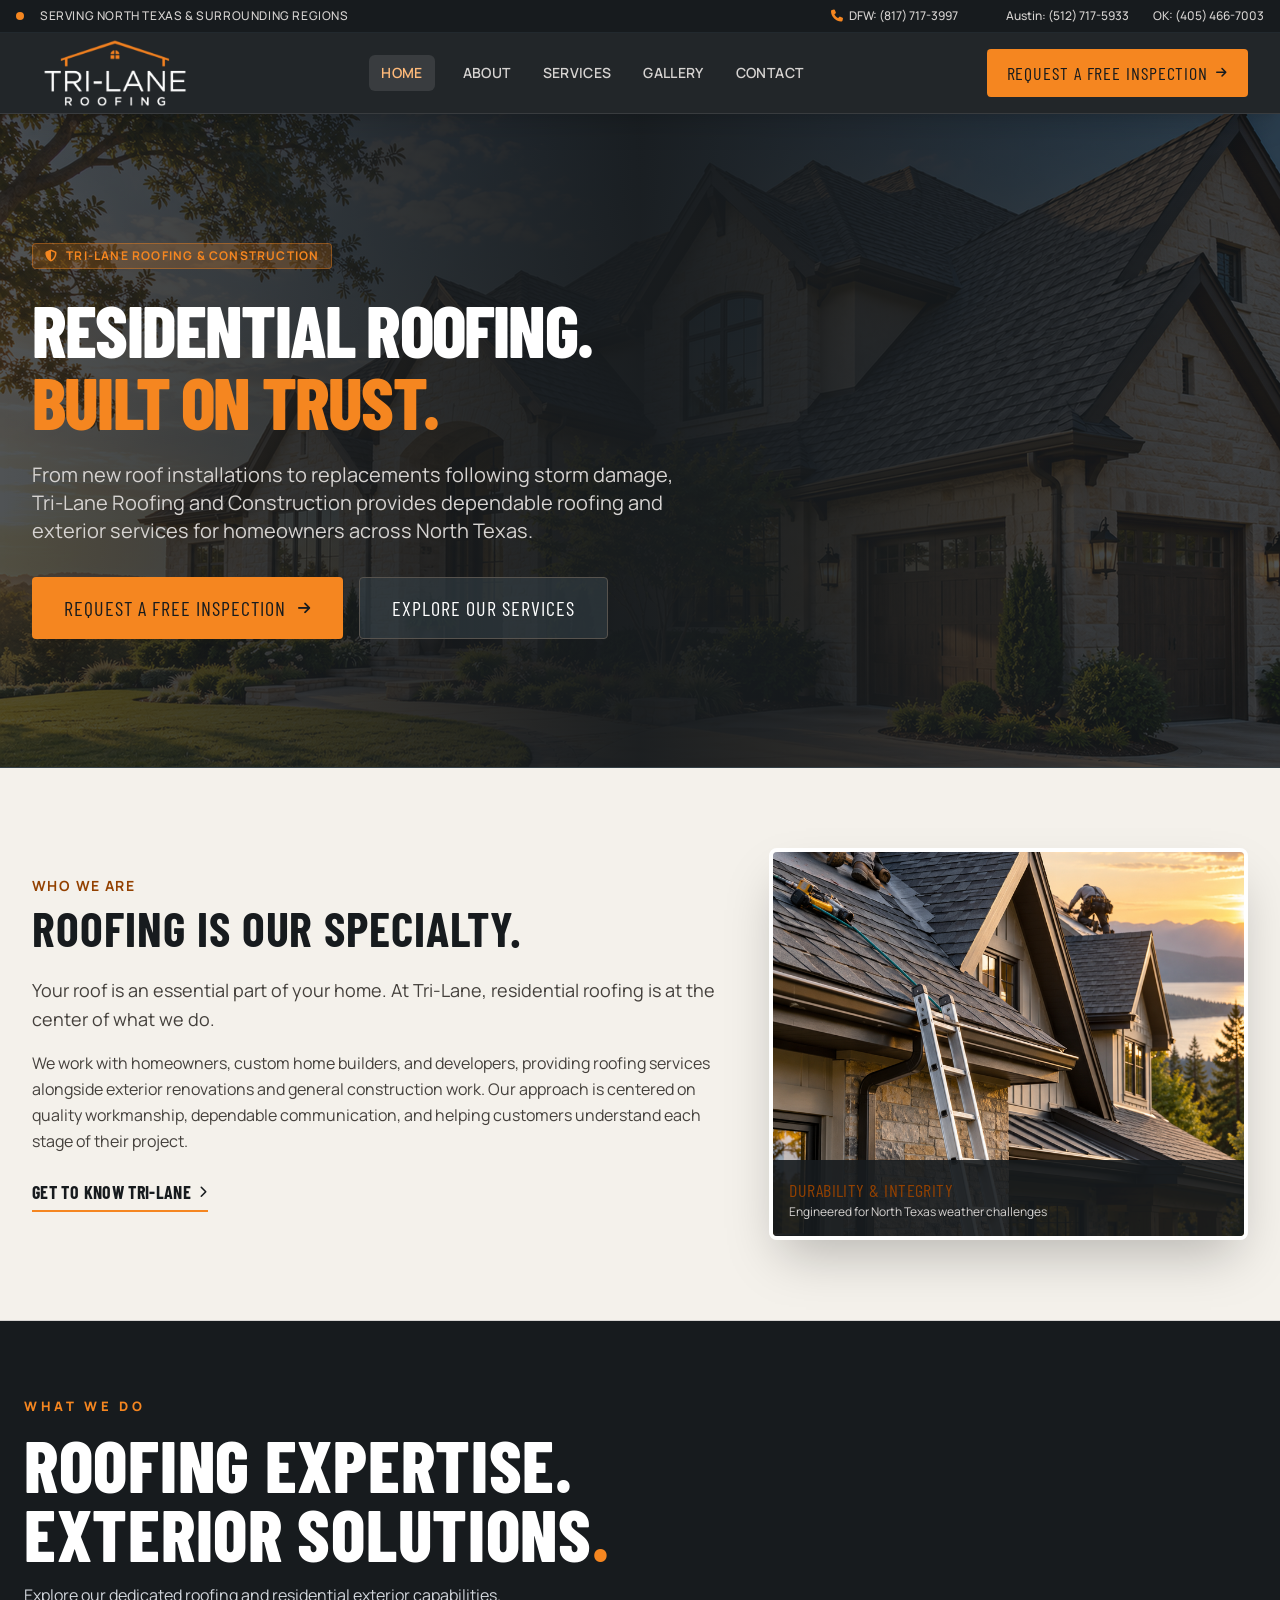
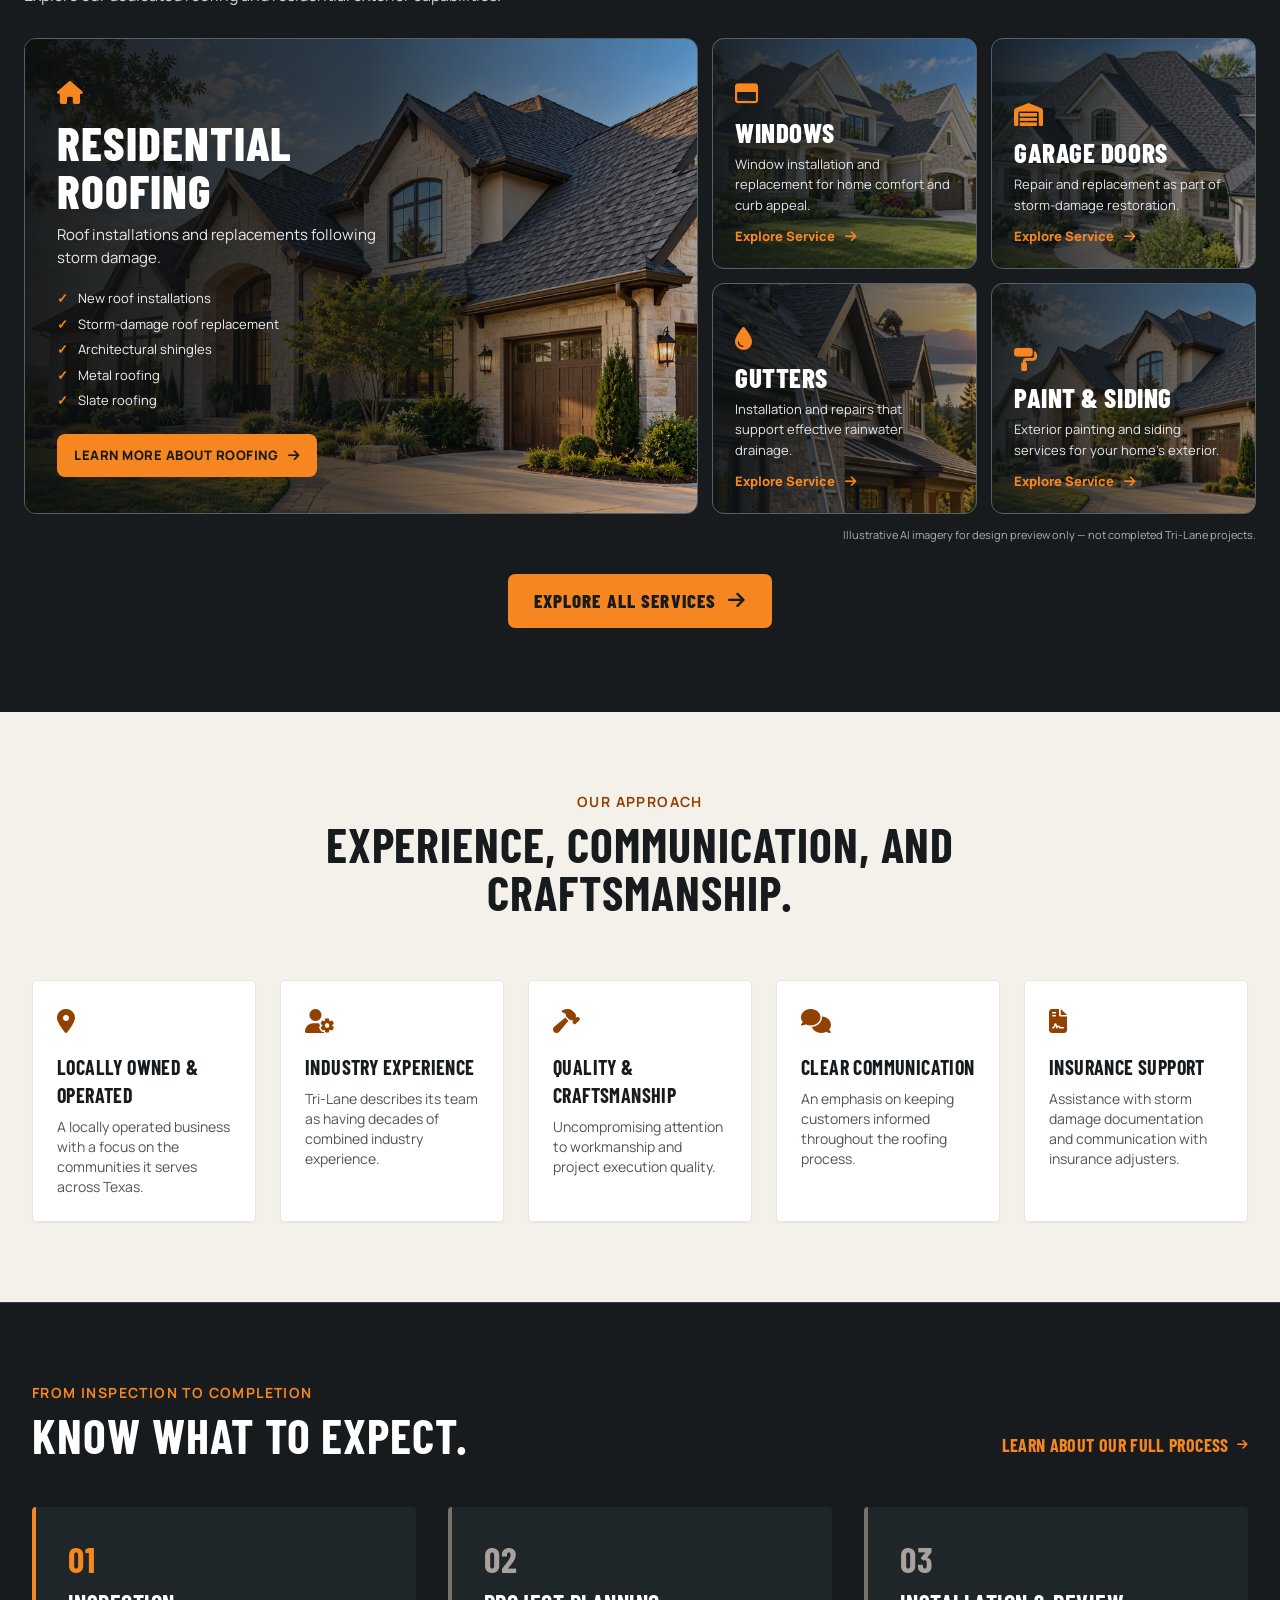
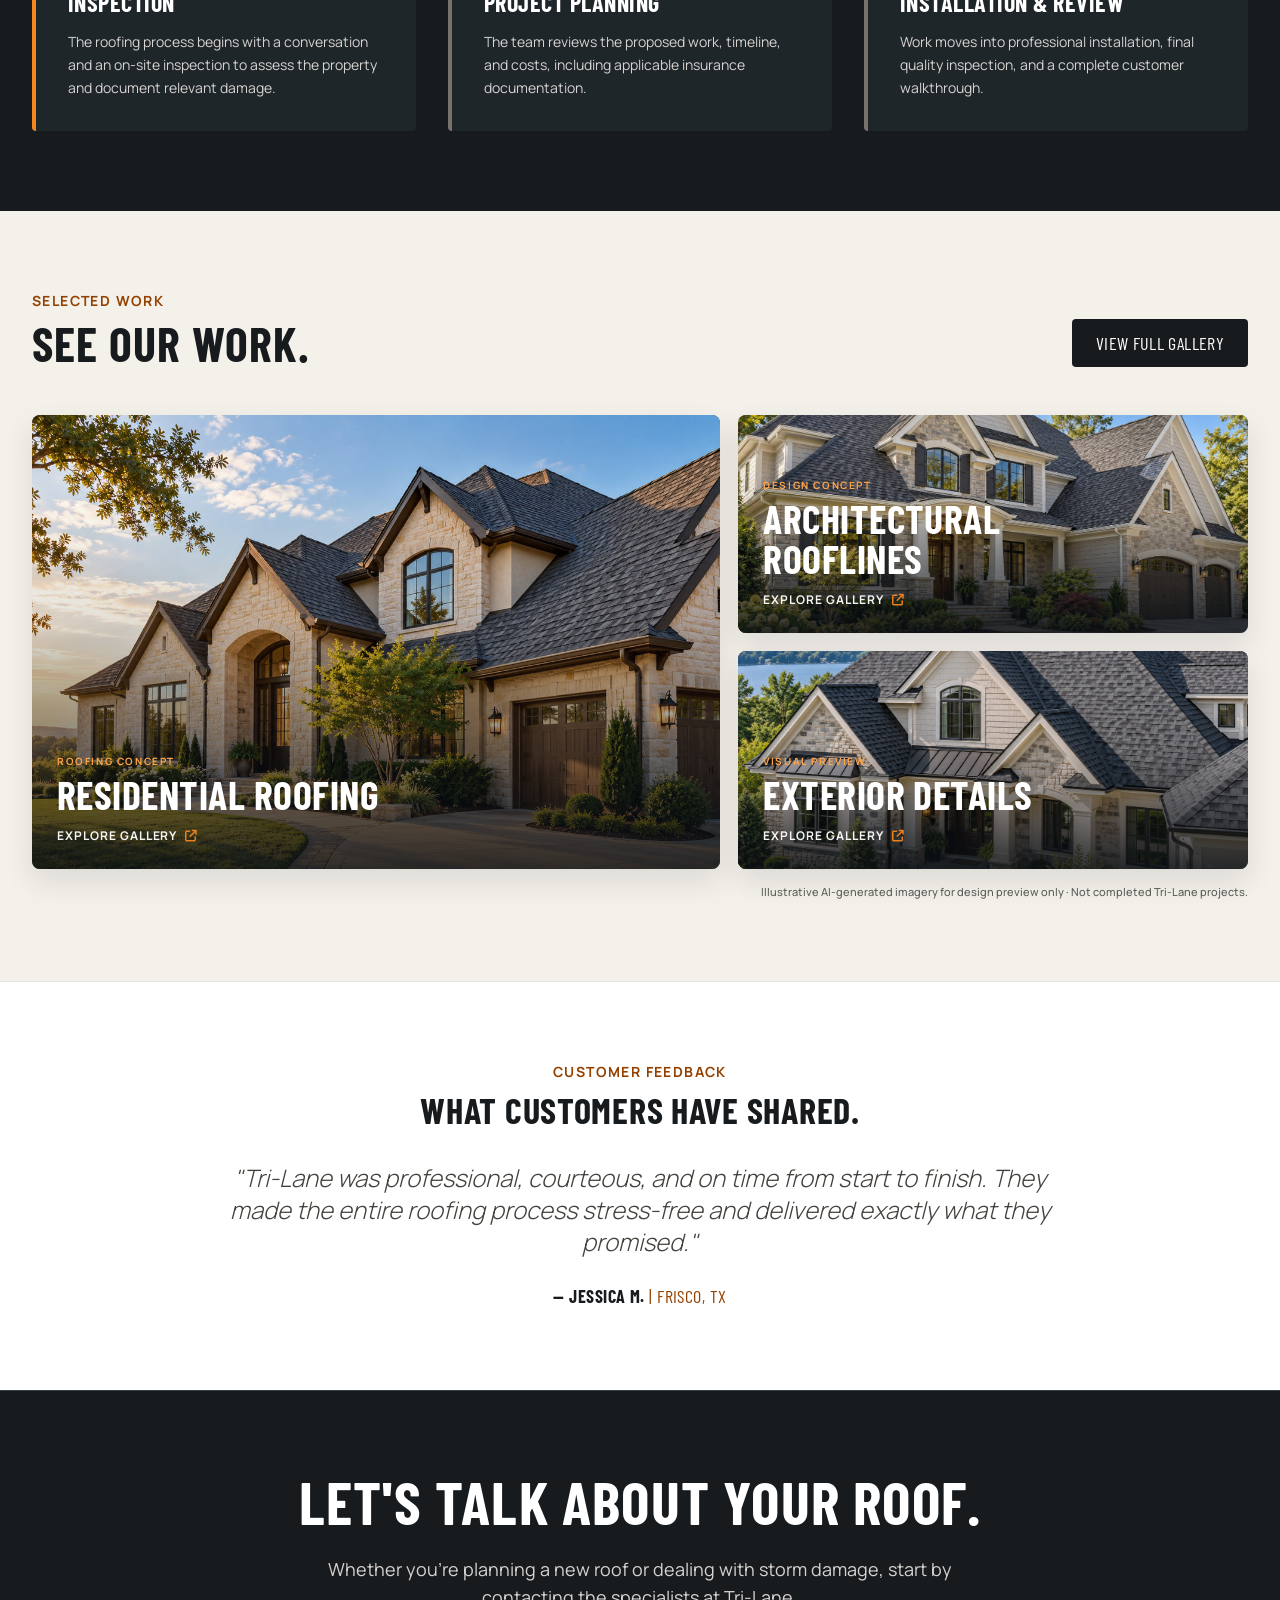
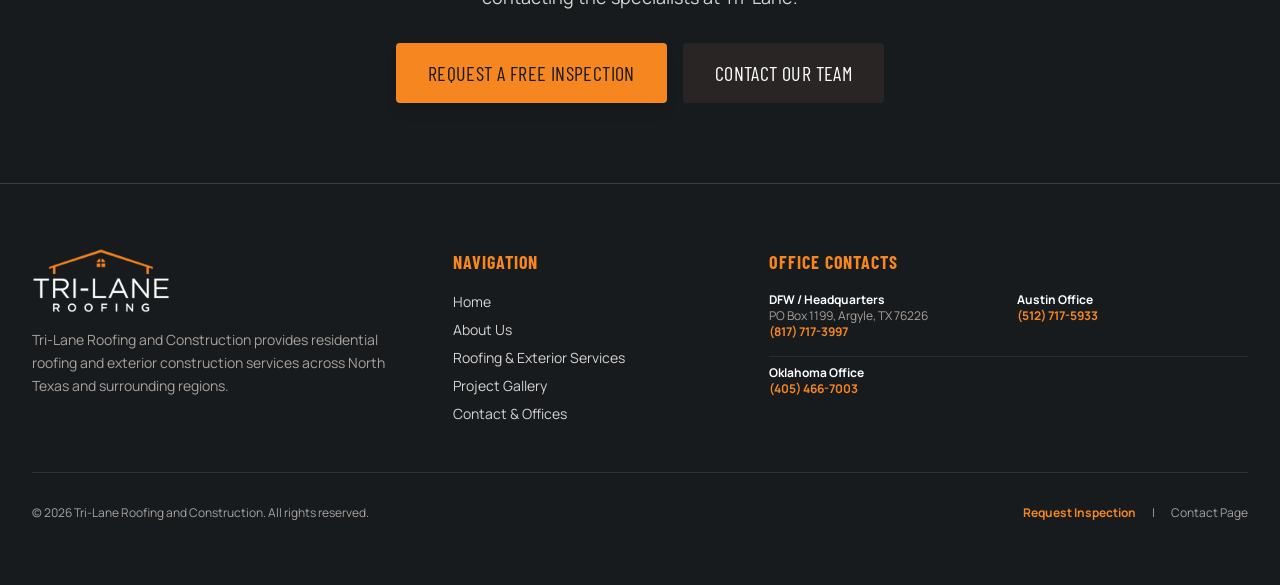
==== commit 7b57fb87: "Close verified contrast and inquiry accessibility issues across five pages Accessible foreground col" ====
--- a/index.html
+++ b/index.html
@@ -418,7 +418,7 @@
 <span class="text-brand-orange font-bold text-sm tracking-widest uppercase block mb-2">CUSTOMER FEEDBACK</span>
 <h2 class="text-3xl sm:text-4xl font-bold mb-8">WHAT CUSTOMERS HAVE SHARED.</h2>
 <blockquote class="italic text-xl sm:text-2xl text-stone-700 leading-relaxed mb-6 font-light">
-                        "Tri-Lane Roofing handled our roof replacement with complete professionalism. They guided us through every step of the process and delivered exceptional craftsmanship on time."
+                        "Tri-Lane was professional, courteous, and on time from start to finish. They made the entire roofing process stress-free and delivered exactly what they promised."
                     </blockquote>
 <p class="font-bold text-brand-charcoal tracking-wide font-display text-lg">
                         — JESSICA M. <span class="text-brand-orange font-normal">| Frisco, TX</span>
--- a/assets/css/accessibility.css
+++ b/assets/css/accessibility.css
@@ -42,3 +42,8 @@
 body[data-page="home"] .tl-featured-disclaimer {
   color: #5F5F5C;
 }
+
+/* Contact office card is charcoal inside a light section: keep orange legible there. */
+body[data-page="contact"] main .bg-brand-charcoal .text-brand-orange {
+  color: #FFBA7A;
+}
